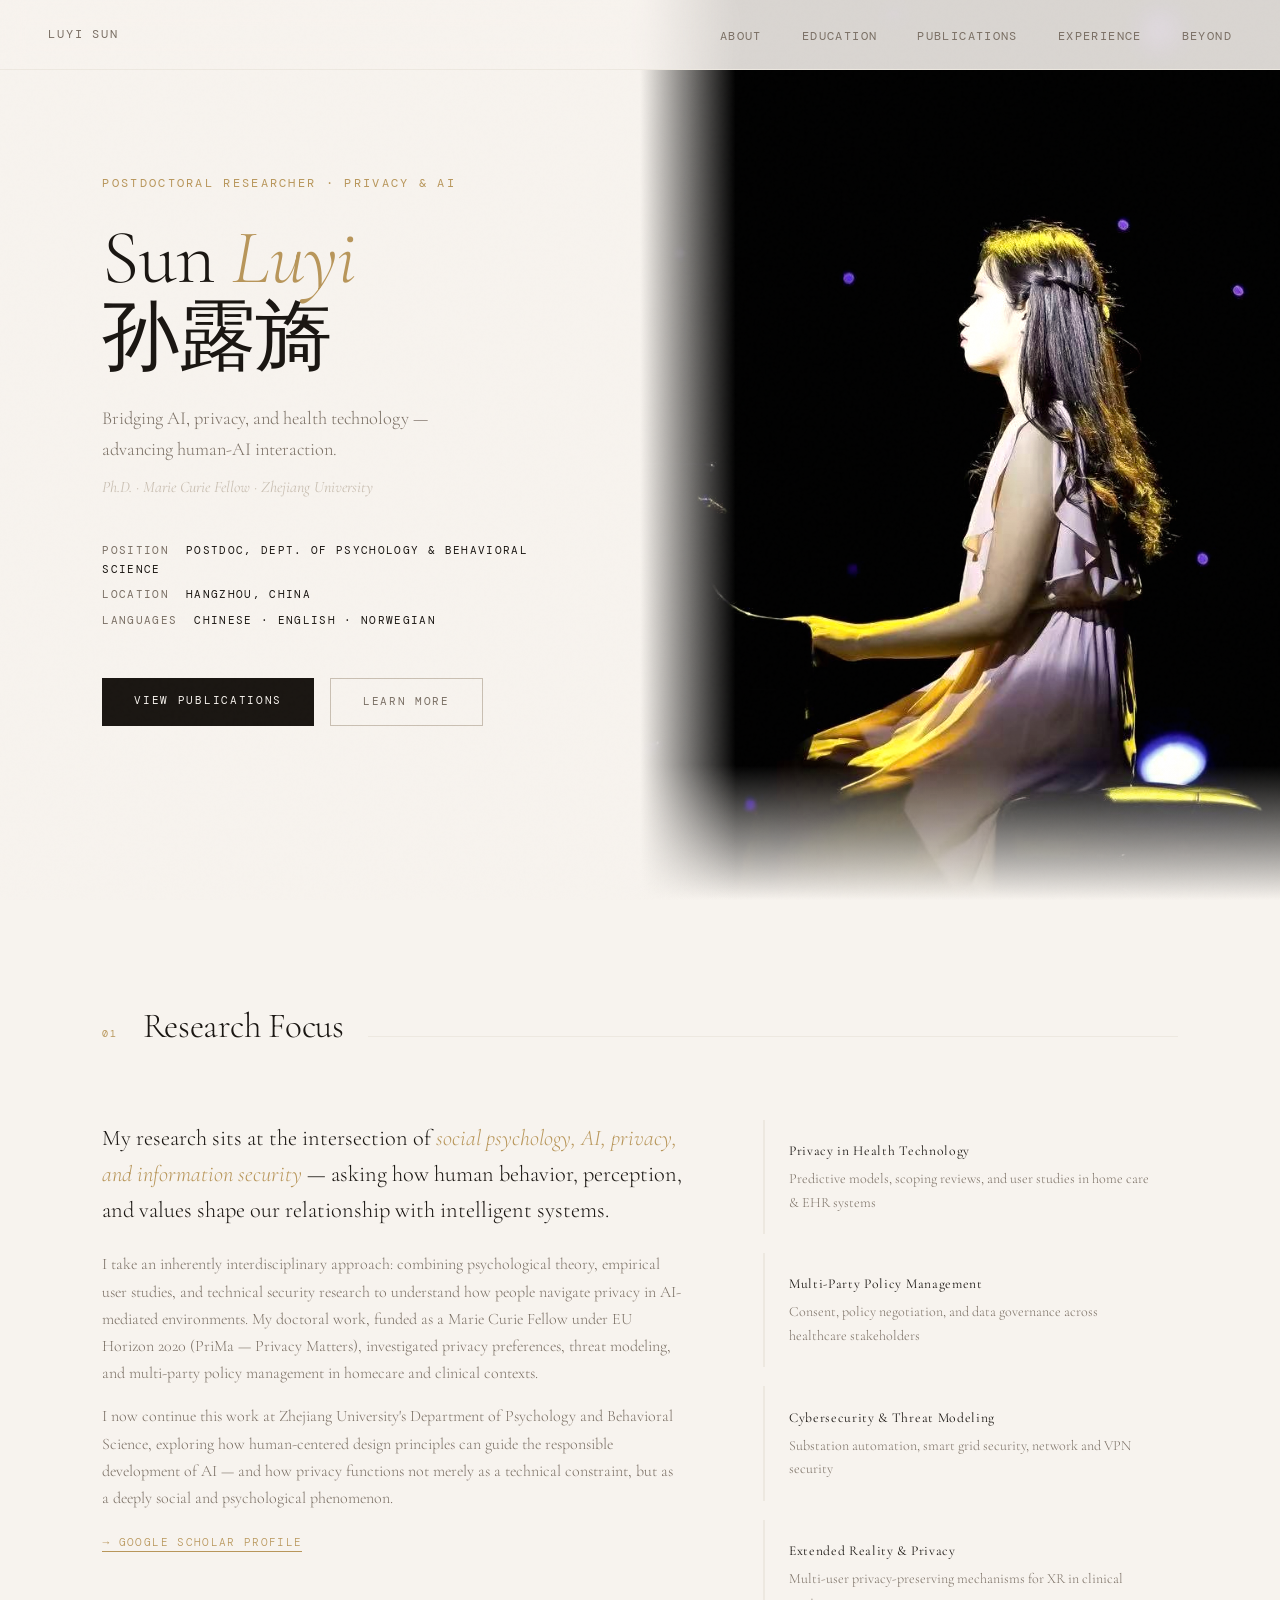
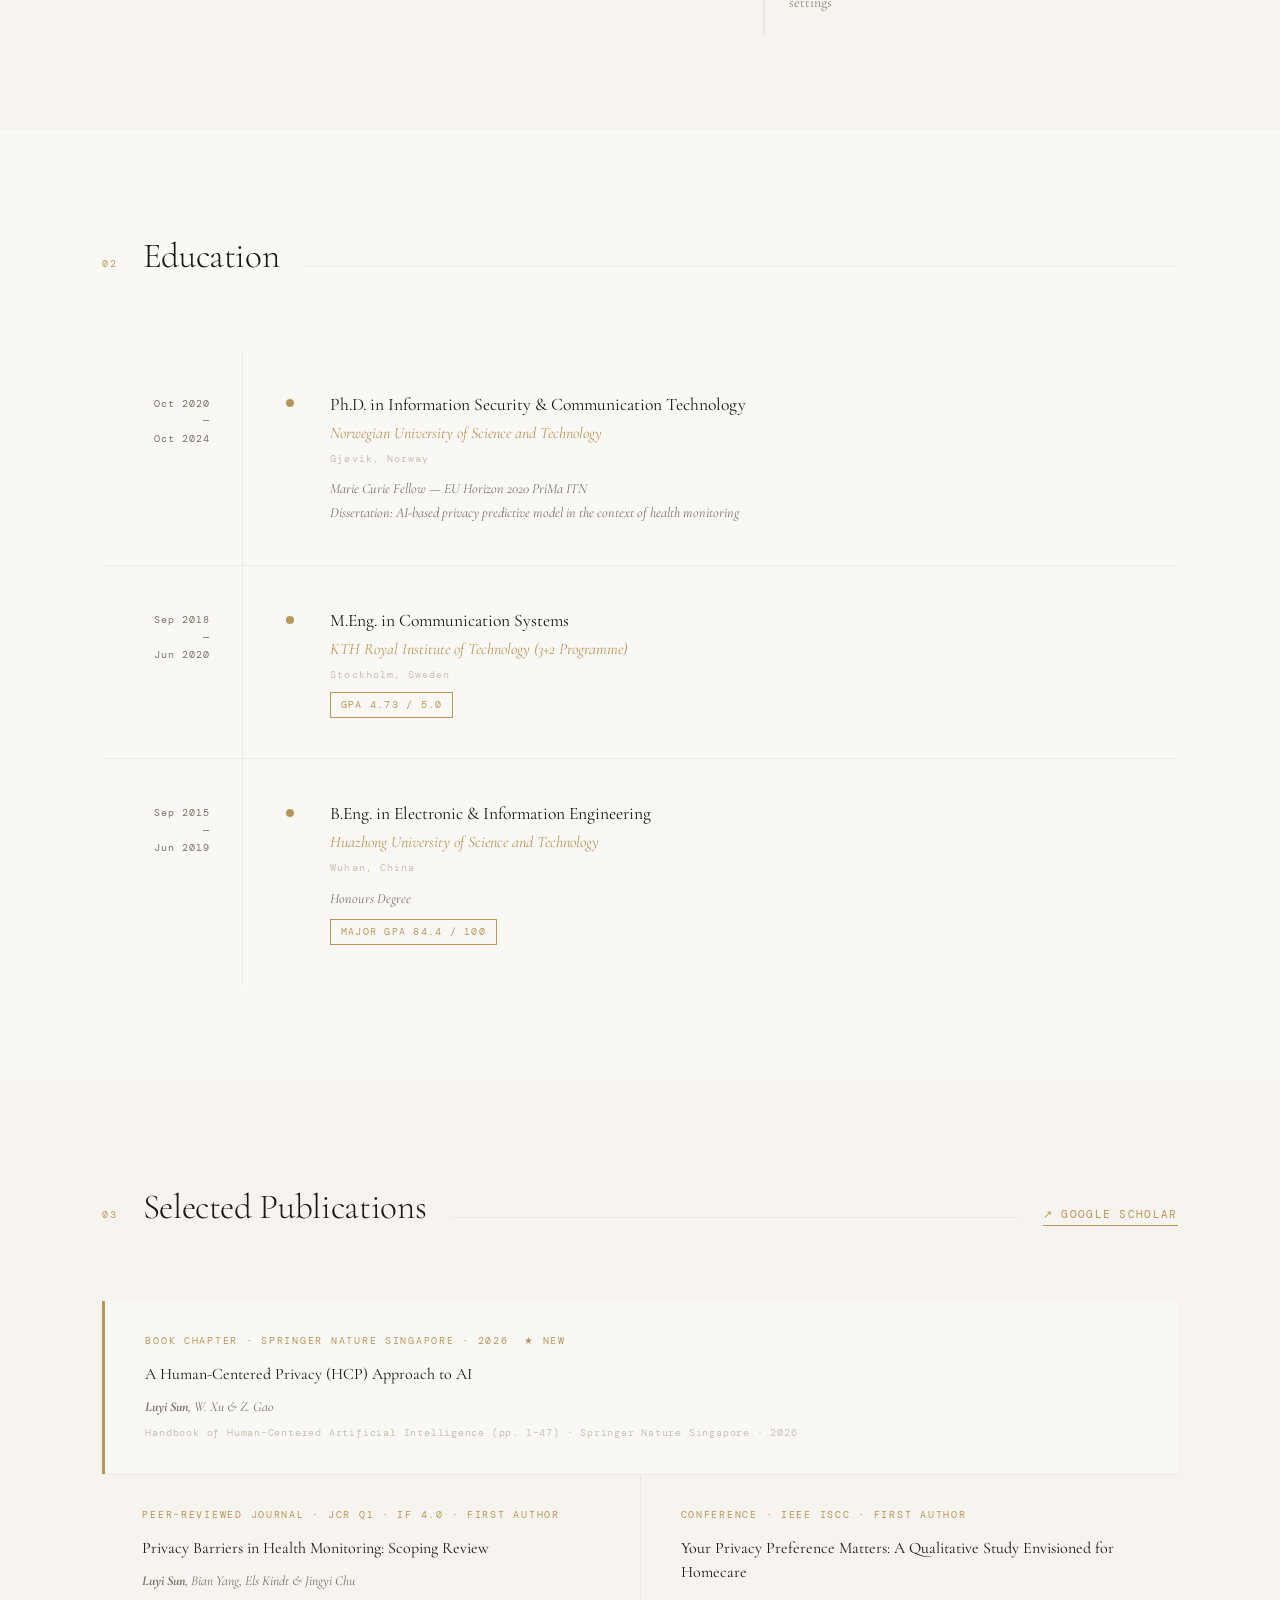
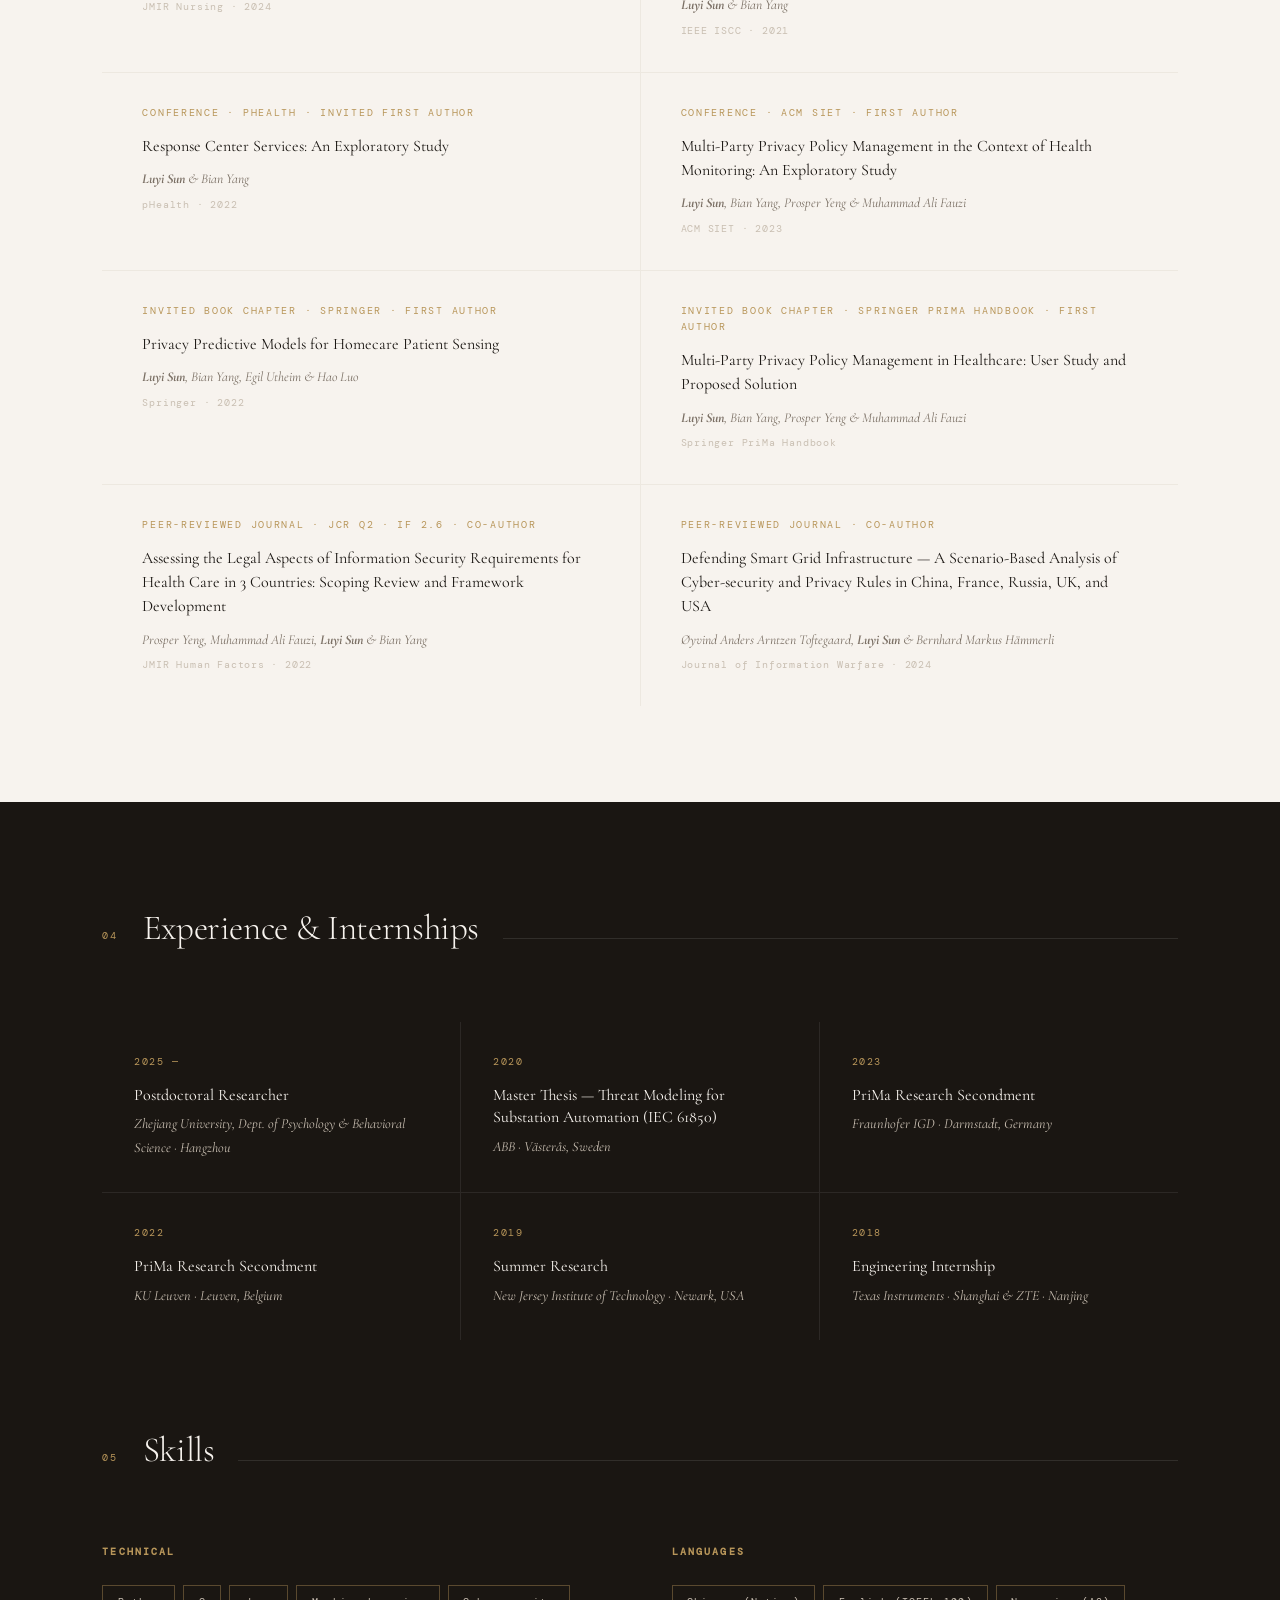
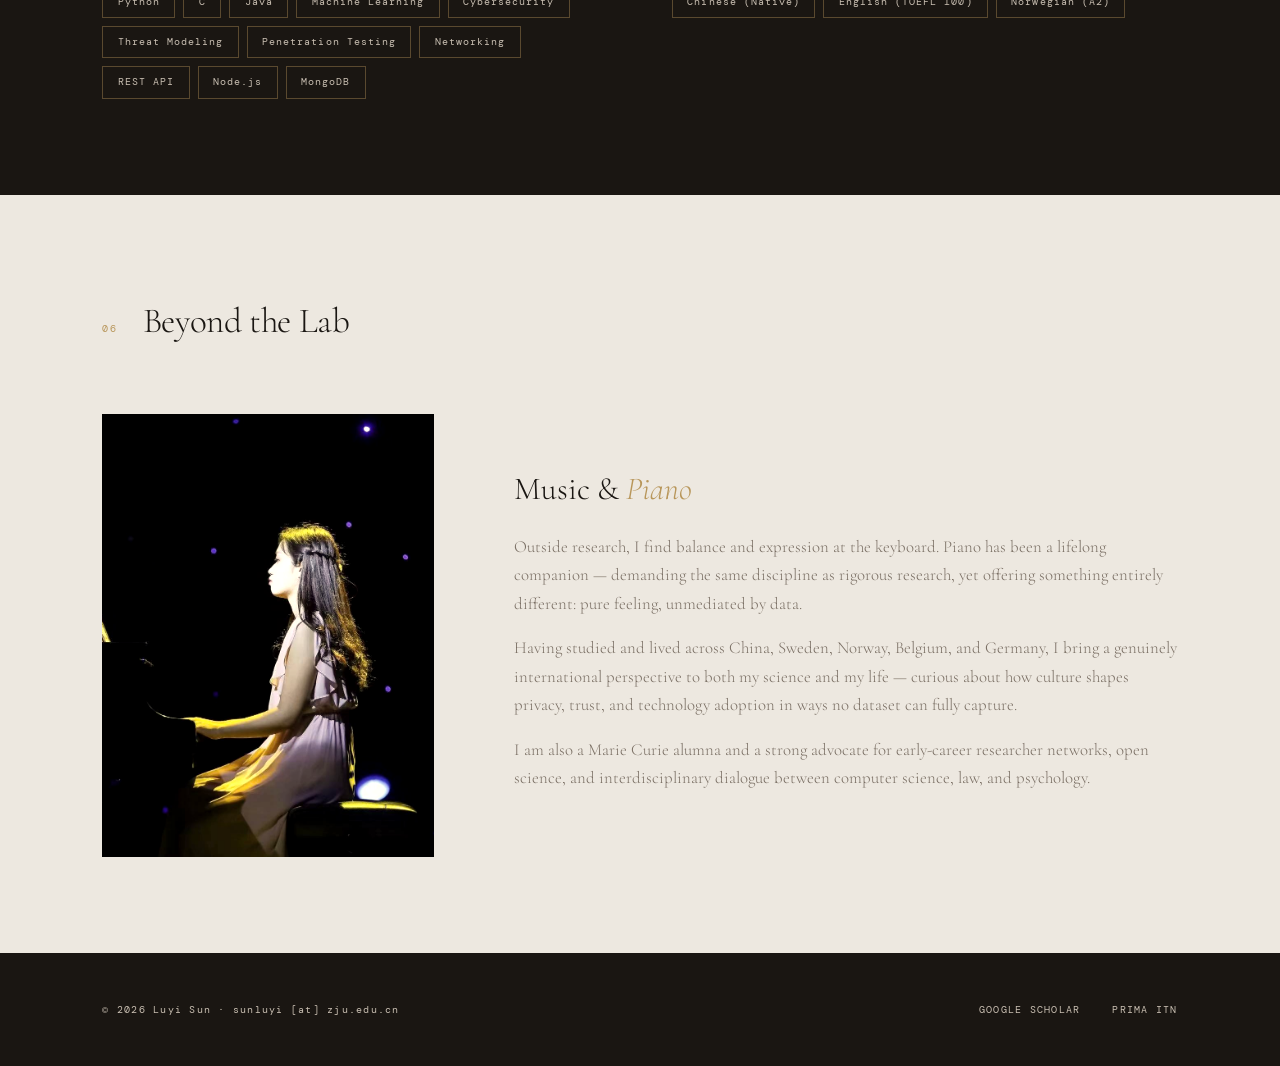
==== index.html @ 0db6e30c "Update index.html" ====
<!DOCTYPE html>
<html lang="en">
<head>
  <meta charset="UTF-8" />
  <meta name="viewport" content="width=device-width, initial-scale=1.0" />
  <title>Luyi Sun — Researcher</title>
  <link rel="preconnect" href="https://fonts.googleapis.com" />
  <link href="https://fonts.googleapis.com/css2?family=Cormorant+Garamond:ital,wght@0,300;0,400;0,600;1,300;1,400&family=DM+Mono:wght@300;400&display=swap" rel="stylesheet" />
  <style>
    :root {
      --ink: #1a1612;
      --paper: #f7f3ee;
      --cream: #ede8e0;
      --dust: #c9bfb2;
      --gold: #b8965a;
      --muted: #7a6f64;
      --warm-white: #faf8f4;
    }

    *, *::before, *::after { box-sizing: border-box; margin: 0; padding: 0; }

    html { scroll-behavior: smooth; }

    body {
      background: var(--paper);
      color: var(--ink);
      font-family: 'Cormorant Garamond', Georgia, serif;
      font-size: 18px;
      line-height: 1.7;
      overflow-x: hidden;
    }

    /* ── NOISE TEXTURE OVERLAY ── */
    body::before {
      content: '';
      position: fixed;
      inset: 0;
      background-image: url("data:image/svg+xml,%3Csvg viewBox='0 0 256 256' xmlns='http://www.w3.org/2000/svg'%3E%3Cfilter id='n'%3E%3CfeTurbulence type='fractalNoise' baseFrequency='0.9' numOctaves='4' stitchTiles='stitch'/%3E%3C/filter%3E%3Crect width='100%25' height='100%25' filter='url(%23n)' opacity='0.04'/%3E%3C/svg%3E");
      pointer-events: none;
      z-index: 9999;
      opacity: 0.4;
    }

    /* ── NAVIGATION ── */
    nav {
      position: fixed;
      top: 0; left: 0; right: 0;
      z-index: 100;
      display: flex;
      justify-content: space-between;
      align-items: center;
      padding: 1.2rem 3rem;
      background: rgba(247, 243, 238, 0.88);
      backdrop-filter: blur(12px);
      border-bottom: 1px solid var(--cream);
    }

    .nav-logo {
      font-family: 'DM Mono', monospace;
      font-size: 0.78rem;
      letter-spacing: 0.15em;
      color: var(--muted);
      text-transform: uppercase;
    }

    .nav-links {
      display: flex;
      gap: 2.5rem;
      list-style: none;
    }

    .nav-links a {
      font-family: 'DM Mono', monospace;
      font-size: 0.72rem;
      letter-spacing: 0.12em;
      text-transform: uppercase;
      color: var(--muted);
      text-decoration: none;
      transition: color 0.3s;
    }

    .nav-links a:hover { color: var(--gold); }

    /* ── HERO ── */
    .hero {
      min-height: 100vh;
      display: grid;
      grid-template-columns: 1fr 1fr;
      padding-top: 64px;
    }

    .hero-text {
      display: flex;
      flex-direction: column;
      justify-content: center;
      padding: 5rem 4rem 5rem 8vw;
      position: relative;
    }

    .hero-eyebrow {
      font-family: 'DM Mono', monospace;
      font-size: 0.72rem;
      letter-spacing: 0.2em;
      text-transform: uppercase;
      color: var(--gold);
      margin-bottom: 1.5rem;
      opacity: 0;
      animation: fadeUp 1s 0.2s forwards;
    }

    .hero-name {
      font-size: clamp(3.5rem, 6vw, 5.5rem);
      font-weight: 300;
      line-height: 1.05;
      letter-spacing: -0.01em;
      opacity: 0;
      animation: fadeUp 1s 0.4s forwards;
    }

    .hero-name em {
      font-style: italic;
      color: var(--gold);
    }

    .hero-subtitle {
      margin-top: 1.5rem;
      font-size: 1.15rem;
      font-weight: 300;
      color: var(--muted);
      max-width: 400px;
      opacity: 0;
      animation: fadeUp 1s 0.6s forwards;
    }

    .hero-tagline {
      margin-top: 0.5rem;
      font-size: 1rem;
      font-style: italic;
      color: var(--dust);
      opacity: 0;
      animation: fadeUp 1s 0.7s forwards;
    }

    .hero-meta {
      margin-top: 2.5rem;
      display: flex;
      flex-direction: column;
      gap: 0.4rem;
      opacity: 0;
      animation: fadeUp 1s 0.9s forwards;
    }

    .hero-meta span {
      font-family: 'DM Mono', monospace;
      font-size: 0.7rem;
      letter-spacing: 0.12em;
      color: var(--muted);
      text-transform: uppercase;
    }

    .hero-meta span strong {
      color: var(--ink);
      font-weight: 400;
    }

    .hero-cta {
      margin-top: 3rem;
      display: flex;
      gap: 1rem;
      opacity: 0;
      animation: fadeUp 1s 1.1s forwards;
    }

    .btn {
      display: inline-block;
      font-family: 'DM Mono', monospace;
      font-size: 0.7rem;
      letter-spacing: 0.15em;
      text-transform: uppercase;
      padding: 0.85rem 2rem;
      text-decoration: none;
      transition: all 0.3s;
    }

    .btn-primary {
      background: var(--ink);
      color: var(--paper);
    }

    .btn-primary:hover {
      background: var(--gold);
      color: var(--paper);
    }

    .btn-ghost {
      border: 1px solid var(--dust);
      color: var(--muted);
    }

    .btn-ghost:hover {
      border-color: var(--ink);
      color: var(--ink);
    }

    /* ── HERO IMAGE ── */
    .hero-image {
      position: relative;
      overflow: hidden;
      opacity: 0;
      animation: fadeIn 1.4s 0.5s forwards;
    }

    .hero-image img {
      width: 100%;
      height: 100%;
      object-fit: cover;
      object-position: center top;
      filter: sepia(15%) contrast(1.05);
    }

    .hero-image::after {
      content: '';
      position: absolute;
      inset: 0;
      background: linear-gradient(to right, var(--paper) 0%, transparent 15%),
                  linear-gradient(to top, var(--paper) 0%, transparent 15%);
    }

    /* ── SECTION BASE ── */
    section {
      padding: 6rem 8vw;
    }

    .section-header {
      display: flex;
      align-items: baseline;
      gap: 1.5rem;
      margin-bottom: 4rem;
    }

    .section-num {
      font-family: 'DM Mono', monospace;
      font-size: 0.65rem;
      color: var(--gold);
      letter-spacing: 0.2em;
    }

    .section-title {
      font-size: 2.2rem;
      font-weight: 300;
      letter-spacing: -0.01em;
    }

    .section-line {
      flex: 1;
      height: 1px;
      background: var(--cream);
    }

    /* ── ABOUT / RESEARCH FOCUS ── */
    .about-grid {
      display: grid;
      grid-template-columns: 1.4fr 1fr;
      gap: 5rem;
      align-items: start;
    }

    .about-lead {
      font-size: 1.4rem;
      font-weight: 300;
      line-height: 1.6;
    }

    .about-lead em {
      font-style: italic;
      color: var(--gold);
    }

    .about-body {
      margin-top: 1.5rem;
      font-size: 1rem;
      color: var(--muted);
      font-weight: 300;
    }

    .focus-areas {
      display: flex;
      flex-direction: column;
      gap: 1.2rem;
    }

    .focus-item {
      padding: 1.2rem 1.5rem;
      border-left: 2px solid var(--cream);
      transition: border-color 0.3s;
    }

    .focus-item:hover {
      border-left-color: var(--gold);
    }

    .focus-item h4 {
      font-size: 0.85rem;
      font-weight: 400;
      letter-spacing: 0.05em;
      margin-bottom: 0.3rem;
    }

    .focus-item p {
      font-size: 0.88rem;
      color: var(--muted);
      font-weight: 300;
    }

    /* ── EDUCATION ── */
    .edu-section { background: var(--warm-white); }

    .edu-timeline {
      position: relative;
      display: flex;
      flex-direction: column;
      gap: 0;
    }

    .edu-timeline::before {
      content: '';
      position: absolute;
      left: 140px;
      top: 0; bottom: 0;
      width: 1px;
      background: var(--cream);
    }

    .edu-item {
      display: grid;
      grid-template-columns: 140px 1fr;
      gap: 3rem;
      padding: 2.5rem 0;
      border-bottom: 1px solid var(--cream);
    }

    .edu-item:last-child { border-bottom: none; }

    .edu-years {
      font-family: 'DM Mono', monospace;
      font-size: 0.65rem;
      letter-spacing: 0.1em;
      color: var(--muted);
      padding-top: 0.3rem;
      text-align: right;
      padding-right: 2rem;
    }

    .edu-content {
      position: relative;
      padding-left: 2.5rem;
    }

    .edu-content::before {
      content: '';
      position: absolute;
      left: -4px;
      top: 0.6rem;
      width: 8px;
      height: 8px;
      border-radius: 50%;
      background: var(--gold);
    }

    .edu-degree {
      font-size: 1.1rem;
      font-weight: 400;
    }

    .edu-school {
      font-size: 1rem;
      font-style: italic;
      color: var(--gold);
    }

    .edu-location {
      font-family: 'DM Mono', monospace;
      font-size: 0.65rem;
      color: var(--dust);
      letter-spacing: 0.1em;
      margin-top: 0.2rem;
    }

    .edu-note {
      margin-top: 0.6rem;
      font-size: 0.88rem;
      color: var(--muted);
      font-style: italic;
    }

    .edu-gpa {
      display: inline-block;
      margin-top: 0.5rem;
      font-family: 'DM Mono', monospace;
      font-size: 0.65rem;
      letter-spacing: 0.12em;
      color: var(--gold);
      border: 1px solid var(--gold);
      padding: 0.2rem 0.6rem;
      text-transform: uppercase;
    }

    /* ── PUBLICATIONS ── */
    .pubs-grid {
      display: grid;
      grid-template-columns: 1fr 1fr;
      gap: 1px;
      background: var(--cream);
    }

    .pub-item {
      background: var(--paper);
      padding: 2rem 2.5rem;
      transition: background 0.3s;
    }

    .pub-item:hover { background: var(--warm-white); }

    .pub-type {
      font-family: 'DM Mono', monospace;
      font-size: 0.6rem;
      letter-spacing: 0.18em;
      text-transform: uppercase;
      color: var(--gold);
      margin-bottom: 0.8rem;
    }

    .pub-title {
      font-size: 1rem;
      font-weight: 400;
      line-height: 1.5;
      margin-bottom: 0.6rem;
    }

    .pub-authors {
      font-size: 0.85rem;
      color: var(--muted);
      font-style: italic;
    }

    .pub-venue {
      margin-top: 0.4rem;
      font-family: 'DM Mono', monospace;
      font-size: 0.62rem;
      color: var(--dust);
      letter-spacing: 0.08em;
    }

    /* ── EXPERIENCE ── */
    .exp-section { background: var(--ink); color: var(--paper); }

    .exp-section .section-title { color: var(--paper); }
    .exp-section .section-num { color: var(--gold); }
    .exp-section .section-line { background: rgba(255,255,255,0.1); }

    .exp-grid {
      display: grid;
      grid-template-columns: repeat(3, 1fr);
      gap: 1px;
      background: rgba(255,255,255,0.08);
      margin-top: 1rem;
    }

    .exp-item {
      background: var(--ink);
      padding: 2rem;
      transition: background 0.3s;
    }

    .exp-item:hover { background: #261e18; }

    .exp-year {
      font-family: 'DM Mono', monospace;
      font-size: 0.62rem;
      letter-spacing: 0.15em;
      color: var(--gold);
      margin-bottom: 0.8rem;
    }

    .exp-title {
      font-size: 1rem;
      font-weight: 400;
      line-height: 1.4;
      margin-bottom: 0.4rem;
    }

    .exp-org {
      font-size: 0.88rem;
      color: var(--dust);
      font-style: italic;
    }

    /* ── SKILLS ── */
    .skills-layout {
      display: grid;
      grid-template-columns: 1fr 1fr;
      gap: 4rem;
    }

    .skill-group h3 {
      font-family: 'DM Mono', monospace;
      font-size: 0.65rem;
      letter-spacing: 0.2em;
      text-transform: uppercase;
      color: var(--gold);
      margin-bottom: 1.5rem;
    }

    .skill-tags {
      display: flex;
      flex-wrap: wrap;
      gap: 0.5rem;
    }

    .tag {
      font-family: 'DM Mono', monospace;
      font-size: 0.65rem;
      letter-spacing: 0.1em;
      padding: 0.4rem 0.9rem;
      border: 1px solid var(--cream);
      color: var(--muted);
      transition: all 0.3s;
    }

    .tag:hover {
      border-color: var(--gold);
      color: var(--ink);
    }

    /* ── BEYOND / PERSONAL ── */
    .beyond-section { background: var(--cream); }

    .beyond-content {
      display: grid;
      grid-template-columns: 1fr 2fr;
      gap: 5rem;
      align-items: center;
    }

    .beyond-image {
      aspect-ratio: 3/4;
      overflow: hidden;
      filter: sepia(20%) contrast(1.05);
    }

    .beyond-image img {
      width: 100%;
      height: 100%;
      object-fit: cover;
      object-position: center;
      transition: transform 0.8s;
    }

    .beyond-image:hover img { transform: scale(1.04); }

    .beyond-text h3 {
      font-size: 2rem;
      font-weight: 300;
      margin-bottom: 1rem;
    }

    .beyond-text h3 em { font-style: italic; color: var(--gold); }

    .beyond-text p {
      font-size: 1.05rem;
      color: var(--muted);
      margin-bottom: 1rem;
      font-weight: 300;
    }

    /* ── FOOTER ── */
    footer {
      background: var(--ink);
      color: var(--dust);
      padding: 3rem 8vw;
      display: flex;
      justify-content: space-between;
      align-items: center;
    }

    footer p {
      font-family: 'DM Mono', monospace;
      font-size: 0.65rem;
      letter-spacing: 0.12em;
    }

    .footer-links {
      display: flex;
      gap: 2rem;
    }

    .footer-links a {
      font-family: 'DM Mono', monospace;
      font-size: 0.65rem;
      letter-spacing: 0.12em;
      text-transform: uppercase;
      color: var(--dust);
      text-decoration: none;
      transition: color 0.3s;
    }

    .footer-links a:hover { color: var(--gold); }

    /* ── ANIMATIONS ── */
    @keyframes fadeUp {
      from { opacity: 0; transform: translateY(20px); }
      to { opacity: 1; transform: translateY(0); }
    }

    @keyframes fadeIn {
      from { opacity: 0; }
      to { opacity: 1; }
    }

    /* Scroll reveal */
    .reveal {
      opacity: 0;
      transform: translateY(24px);
      transition: opacity 0.8s, transform 0.8s;
    }

    .reveal.visible {
      opacity: 1;
      transform: none;
    }

    /* ── RESPONSIVE ── */
    @media (max-width: 900px) {
      nav { padding: 1rem 1.5rem; }
      .nav-links { gap: 1.5rem; }
      .hero { grid-template-columns: 1fr; min-height: auto; }
      .hero-text { padding: 6rem 2rem 3rem; }
      .hero-image { height: 60vw; }
      section { padding: 4rem 2rem; }
      .about-grid, .skills-layout, .beyond-content { grid-template-columns: 1fr; gap: 2.5rem; }
      .edu-timeline::before { display: none; }
      .edu-item { grid-template-columns: 1fr; gap: 0.5rem; }
      .edu-years { text-align: left; padding-right: 0; }
      .pubs-grid, .exp-grid { grid-template-columns: 1fr; }
      footer { flex-direction: column; gap: 1.5rem; text-align: center; }
    }
  </style>
</head>
<body>

  <!-- NAV -->
  <nav>
    <span class="nav-logo">Luyi Sun</span>
    <ul class="nav-links">
      <li><a href="#about">About</a></li>
      <li><a href="#education">Education</a></li>
      <li><a href="#publications">Publications</a></li>
      <li><a href="#experience">Experience</a></li>
      <li><a href="#beyond">Beyond</a></li>
    </ul>
  </nav>

  <!-- HERO -->
  <section class="hero" style="padding:0">
    <div class="hero-text">
      <p class="hero-eyebrow">Postdoctoral Researcher · Privacy &amp; AI</p>
      <h1 class="hero-name">Sun <em>Luyi</em><br>孙露旖</h1>
      <p class="hero-subtitle">Bridging AI, privacy, and health technology — advancing human-AI interaction.</p>
      <p class="hero-tagline">Ph.D. · Marie Curie Fellow · Zhejiang University</p>
      <div class="hero-meta">
        <span>Position &nbsp;<strong>Postdoc, Dept. of Psychology &amp; Behavioral Science</strong></span>
        <span>Location &nbsp;<strong>Hangzhou, China</strong></span>
        <span>Languages &nbsp;<strong>Chinese · English · Norwegian</strong></span>
      </div>
      <div class="hero-cta">
        <a href="#publications" class="btn btn-primary">View Publications</a>
        <a href="#about" class="btn btn-ghost">Learn More</a>
      </div>
    </div>
    <div class="hero-image">
      <img src="piano.jpg" alt="Luyi Sun performing at piano" />
    </div>
  </section>

  <!-- ABOUT -->
  <section id="about">
    <div class="section-header reveal">
      <span class="section-num">01</span>
      <h2 class="section-title">Research Focus</h2>
      <div class="section-line"></div>
    </div>
    <div class="about-grid">
      <div class="reveal">
        <p class="about-lead">
          My research sits at the intersection of <em>social psychology, AI, privacy, and information security</em> — asking how human behavior, perception, and values shape our relationship with intelligent systems.
        </p>
        <p class="about-body">
          I take an inherently interdisciplinary approach: combining psychological theory, empirical user studies, and technical security research to understand how people navigate privacy in AI-mediated environments. My doctoral work, funded as a Marie Curie Fellow under EU Horizon 2020 (PriMa — Privacy Matters), investigated privacy preferences, threat modeling, and multi-party policy management in homecare and clinical contexts.
        </p>
        <p class="about-body" style="margin-top:1rem">
          I now continue this work at Zhejiang University's Department of Psychology and Behavioral Science, exploring how human-centered design principles can guide the responsible development of AI — and how privacy functions not merely as a technical constraint, but as a deeply social and psychological phenomenon.
        </p>
        <p class="about-body" style="margin-top:1rem">
          <a href="https://scholar.google.com/citations?user=bymBm5wAAAAJ&hl=en" target="_blank" rel="noopener" style="font-family:'DM Mono',monospace;font-size:0.7rem;letter-spacing:0.12em;text-transform:uppercase;color:var(--gold);text-decoration:none;border-bottom:1px solid var(--gold);padding-bottom:2px;">→ Google Scholar Profile</a>
        </p>
      </div>
      <div class="focus-areas reveal" style="transition-delay:0.2s">
        <div class="focus-item">
          <h4>Privacy in Health Technology</h4>
          <p>Predictive models, scoping reviews, and user studies in home care &amp; EHR systems</p>
        </div>
        <div class="focus-item">
          <h4>Multi-Party Policy Management</h4>
          <p>Consent, policy negotiation, and data governance across healthcare stakeholders</p>
        </div>
        <div class="focus-item">
          <h4>Cybersecurity &amp; Threat Modeling</h4>
          <p>Substation automation, smart grid security, network and VPN security</p>
        </div>
        <div class="focus-item">
          <h4>Extended Reality &amp; Privacy</h4>
          <p>Multi-user privacy-preserving mechanisms for XR in clinical settings</p>
        </div>
      </div>
    </div>
  </section>

  <!-- EDUCATION -->
  <section id="education" class="edu-section">
    <div class="section-header reveal">
      <span class="section-num">02</span>
      <h2 class="section-title">Education</h2>
      <div class="section-line"></div>
    </div>
    <div class="edu-timeline">

      <div class="edu-item reveal">
        <div class="edu-years">Oct 2020<br>—<br>Oct 2024</div>
        <div class="edu-content">
          <div class="edu-degree">Ph.D. in Information Security &amp; Communication Technology</div>
          <div class="edu-school">Norwegian University of Science and Technology</div>
          <div class="edu-location">Gjøvik, Norway</div>
          <p class="edu-note">Marie Curie Fellow — EU Horizon 2020 PriMa ITN<br>
          Dissertation: <em>AI-based privacy predictive model in the context of health monitoring</em></p>
        </div>
      </div>

      <div class="edu-item reveal">
        <div class="edu-years">Sep 2018<br>—<br>Jun 2020</div>
        <div class="edu-content">
          <div class="edu-degree">M.Eng. in Communication Systems</div>
          <div class="edu-school">KTH Royal Institute of Technology (3+2 Programme)</div>
          <div class="edu-location">Stockholm, Sweden</div>
          <span class="edu-gpa">GPA 4.73 / 5.0</span>
        </div>
      </div>

      <div class="edu-item reveal">
        <div class="edu-years">Sep 2015<br>—<br>Jun 2019</div>
        <div class="edu-content">
          <div class="edu-degree">B.Eng. in Electronic &amp; Information Engineering</div>
          <div class="edu-school">Huazhong University of Science and Technology</div>
          <div class="edu-location">Wuhan, China</div>
          <p class="edu-note">Honours Degree</p>
          <span class="edu-gpa">Major GPA 84.4 / 100</span>
        </div>
      </div>

    </div>
  </section>

  <!-- PUBLICATIONS -->
  <section id="publications">
    <div class="section-header reveal">
      <span class="section-num">03</span>
      <h2 class="section-title">Selected Publications</h2>
      <div class="section-line"></div>
      <a href="https://scholar.google.com/citations?user=bymBm5wAAAAJ&hl=en" target="_blank" rel="noopener" style="font-family:'DM Mono',monospace;font-size:0.68rem;letter-spacing:0.12em;text-transform:uppercase;color:var(--gold);text-decoration:none;white-space:nowrap;border-bottom:1px solid var(--gold);padding-bottom:2px;">↗ Google Scholar</a>
    </div>
    <div class="pubs-grid">

      <!-- 2026 NEW — full width highlight -->
      <div class="pub-item reveal" style="grid-column: 1 / -1; border-left: 3px solid var(--gold); background: var(--warm-white);">
        <div class="pub-type">Book Chapter · Springer Nature Singapore · 2026 &nbsp;★ New</div>
        <div class="pub-title">A Human-Centered Privacy (HCP) Approach to AI</div>
        <div class="pub-authors"><strong>Luyi Sun</strong>, W. Xu &amp; Z. Gao</div>
        <div class="pub-venue">Handbook of Human-Centered Artificial Intelligence (pp. 1–47) · Springer Nature Singapore · 2026</div>
      </div>

      <!-- Journal Q1 -->
      <div class="pub-item reveal">
        <div class="pub-type">Peer-reviewed Journal · JCR Q1 · IF 4.0 · First Author</div>
        <div class="pub-title">Privacy Barriers in Health Monitoring: Scoping Review</div>
        <div class="pub-authors"><strong>Luyi Sun</strong>, Bian Yang, Els Kindt &amp; Jingyi Chu</div>
        <div class="pub-venue">JMIR Nursing · 2024</div>
      </div>

      <!-- Conference IEEE ISCC -->
      <div class="pub-item reveal" style="transition-delay:0.08s">
        <div class="pub-type">Conference · IEEE ISCC · First Author</div>
        <div class="pub-title">Your Privacy Preference Matters: A Qualitative Study Envisioned for Homecare</div>
        <div class="pub-authors"><strong>Luyi Sun</strong> &amp; Bian Yang</div>
        <div class="pub-venue">IEEE ISCC · 2021</div>
      </div>

      <!-- Conference pHealth -->
      <div class="pub-item reveal" style="transition-delay:0.12s">
        <div class="pub-type">Conference · pHealth · Invited First Author</div>
        <div class="pub-title">Response Center Services: An Exploratory Study</div>
        <div class="pub-authors"><strong>Luyi Sun</strong> &amp; Bian Yang</div>
        <div class="pub-venue">pHealth · 2022</div>
      </div>

      <!-- Conference ACM SIET 2023 -->
      <div class="pub-item reveal" style="transition-delay:0.16s">
        <div class="pub-type">Conference · ACM SIET · First Author</div>
        <div class="pub-title">Multi-Party Privacy Policy Management in the Context of Health Monitoring: An Exploratory Study</div>
        <div class="pub-authors"><strong>Luyi Sun</strong>, Bian Yang, Prosper Yeng &amp; Muhammad Ali Fauzi</div>
        <div class="pub-venue">ACM SIET · 2023</div>
      </div>

      <!-- Book Chapter Springer 2022 -->
      <div class="pub-item reveal" style="transition-delay:0.2s">
        <div class="pub-type">Invited Book Chapter · Springer · First Author</div>
        <div class="pub-title">Privacy Predictive Models for Homecare Patient Sensing</div>
        <div class="pub-authors"><strong>Luyi Sun</strong>, Bian Yang, Egil Utheim &amp; Hao Luo</div>
        <div class="pub-venue">Springer · 2022</div>
      </div>

      <!-- Book Chapter PriMa Handbook -->
      <div class="pub-item reveal" style="transition-delay:0.24s">
        <div class="pub-type">Invited Book Chapter · Springer PriMa Handbook · First Author</div>
        <div class="pub-title">Multi-Party Privacy Policy Management in Healthcare: User Study and Proposed Solution</div>
        <div class="pub-authors"><strong>Luyi Sun</strong>, Bian Yang, Prosper Yeng &amp; Muhammad Ali Fauzi</div>
        <div class="pub-venue">Springer PriMa Handbook</div>
      </div>

      <!-- Journal Q2 co-author -->
      <div class="pub-item reveal" style="transition-delay:0.28s">
        <div class="pub-type">Peer-reviewed Journal · JCR Q2 · IF 2.6 · Co-author</div>
        <div class="pub-title">Assessing the Legal Aspects of Information Security Requirements for Health Care in 3 Countries: Scoping Review and Framework Development</div>
        <div class="pub-authors">Prosper Yeng, Muhammad Ali Fauzi, <strong>Luyi Sun</strong> &amp; Bian Yang</div>
        <div class="pub-venue">JMIR Human Factors · 2022</div>
      </div>

      <!-- Journal co-author 2024 -->
      <div class="pub-item reveal" style="transition-delay:0.32s">
        <div class="pub-type">Peer-reviewed Journal · Co-author</div>
        <div class="pub-title">Defending Smart Grid Infrastructure — A Scenario-Based Analysis of Cyber-security and Privacy Rules in China, France, Russia, UK, and USA</div>
        <div class="pub-authors">Øyvind Anders Arntzen Toftegaard, <strong>Luyi Sun</strong> &amp; Bernhard Markus Hämmerli</div>
        <div class="pub-venue">Journal of Information Warfare · 2024</div>
      </div>

    </div>
  </section>

  <!-- EXPERIENCE -->
  <section id="experience" class="exp-section">
    <div class="section-header reveal">
      <span class="section-num">04</span>
      <h2 class="section-title">Experience &amp; Internships</h2>
      <div class="section-line"></div>
    </div>
    <div class="exp-grid">
      <div class="exp-item reveal">
        <div class="exp-year">2025 —</div>
        <div class="exp-title">Postdoctoral Researcher</div>
        <div class="exp-org">Zhejiang University, Dept. of Psychology &amp; Behavioral Science · Hangzhou</div>
      </div>
      <div class="exp-item reveal" style="transition-delay:0.1s">
        <div class="exp-year">2020</div>
        <div class="exp-title">Master Thesis — Threat Modeling for Substation Automation (IEC 61850)</div>
        <div class="exp-org">ABB · Västerås, Sweden</div>
      </div>
      <div class="exp-item reveal" style="transition-delay:0.15s">
        <div class="exp-year">2023</div>
        <div class="exp-title">PriMa Research Secondment</div>
        <div class="exp-org">Fraunhofer IGD · Darmstadt, Germany</div>
      </div>
      <div class="exp-item reveal" style="transition-delay:0.2s">
        <div class="exp-year">2022</div>
        <div class="exp-title">PriMa Research Secondment</div>
        <div class="exp-org">KU Leuven · Leuven, Belgium</div>
      </div>
      <div class="exp-item reveal" style="transition-delay:0.25s">
        <div class="exp-year">2019</div>
        <div class="exp-title">Summer Research</div>
        <div class="exp-org">New Jersey Institute of Technology · Newark, USA</div>
      </div>
      <div class="exp-item reveal" style="transition-delay:0.3s">
        <div class="exp-year">2018</div>
        <div class="exp-title">Engineering Internship</div>
        <div class="exp-org">Texas Instruments · Shanghai &amp; ZTE · Nanjing</div>
      </div>
    </div>

    <!-- Skills inside dark section -->
    <div style="margin-top: 5rem">
      <div class="section-header reveal">
        <span class="section-num">05</span>
        <h2 class="section-title">Skills</h2>
        <div class="section-line"></div>
      </div>
      <div class="skills-layout">
        <div class="skill-group reveal">
          <h3>Technical</h3>
          <div class="skill-tags">
            <span class="tag" style="border-color:rgba(184,150,90,0.4);color:var(--dust)">Python</span>
            <span class="tag" style="border-color:rgba(184,150,90,0.4);color:var(--dust)">C</span>
            <span class="tag" style="border-color:rgba(184,150,90,0.4);color:var(--dust)">Java</span>
            <span class="tag" style="border-color:rgba(184,150,90,0.4);color:var(--dust)">Machine Learning</span>
            <span class="tag" style="border-color:rgba(184,150,90,0.4);color:var(--dust)">Cybersecurity</span>
            <span class="tag" style="border-color:rgba(184,150,90,0.4);color:var(--dust)">Threat Modeling</span>
            <span class="tag" style="border-color:rgba(184,150,90,0.4);color:var(--dust)">Penetration Testing</span>
            <span class="tag" style="border-color:rgba(184,150,90,0.4);color:var(--dust)">Networking</span>
            <span class="tag" style="border-color:rgba(184,150,90,0.4);color:var(--dust)">REST API</span>
            <span class="tag" style="border-color:rgba(184,150,90,0.4);color:var(--dust)">Node.js</span>
            <span class="tag" style="border-color:rgba(184,150,90,0.4);color:var(--dust)">MongoDB</span>
          </div>
        </div>
        <div class="skill-group reveal" style="transition-delay:0.2s">
          <h3>Languages</h3>
          <div class="skill-tags">
            <span class="tag" style="border-color:rgba(184,150,90,0.4);color:var(--dust)">Chinese (Native)</span>
            <span class="tag" style="border-color:rgba(184,150,90,0.4);color:var(--dust)">English (TOEFL 100)</span>
            <span class="tag" style="border-color:rgba(184,150,90,0.4);color:var(--dust)">Norwegian (A2)</span>
          </div>
        </div>
      </div>
    </div>
  </section>

  <!-- BEYOND / PIANO -->
  <section id="beyond" class="beyond-section">
    <div class="section-header reveal">
      <span class="section-num">06</span>
      <h2 class="section-title">Beyond the Lab</h2>
      <div class="section-line"></div>
    </div>
    <div class="beyond-content">
      <div class="beyond-image reveal">
        <img src="piano.jpg" alt="Luyi Sun at the piano on stage" />
      </div>
      <div class="beyond-text reveal" style="transition-delay:0.2s">
        <h3>Music &amp; <em>Piano</em></h3>
        <p>
          Outside research, I find balance and expression at the keyboard. Piano has been a lifelong companion — demanding the same discipline as rigorous research, yet offering something entirely different: pure feeling, unmediated by data.
        </p>
        <p>
          Having studied and lived across China, Sweden, Norway, Belgium, and Germany, I bring a genuinely international perspective to both my science and my life — curious about how culture shapes privacy, trust, and technology adoption in ways no dataset can fully capture.
        </p>
        <p>
          I am also a Marie Curie alumna and a strong advocate for early-career researcher networks, open science, and interdisciplinary dialogue between computer science, law, and psychology.
        </p>
      </div>
    </div>
  </section>

  <!-- FOOTER -->
  <footer>
    <p>© 2026 Luyi Sun · sunluyi [at] zju.edu.cn</p>
    <div class="footer-links">
      <a href="https://scholar.google.com/citations?user=bymBm5wAAAAJ&hl=en" target="_blank" rel="noopener">Google Scholar</a>
      <a href="https://www.prima-itn.eu/" target="_blank" rel="noopener">PriMa ITN</a>
    </div>
  </footer>

  <script>
    // Scroll reveal
    const reveals = document.querySelectorAll('.reveal');
    const observer = new IntersectionObserver((entries) => {
      entries.forEach(e => {
        if (e.isIntersecting) {
          e.target.classList.add('visible');
          observer.unobserve(e.target);
        }
      });
    }, { threshold: 0.1 });
    reveals.forEach(r => observer.observe(r));
  </script>

</body>
</html>
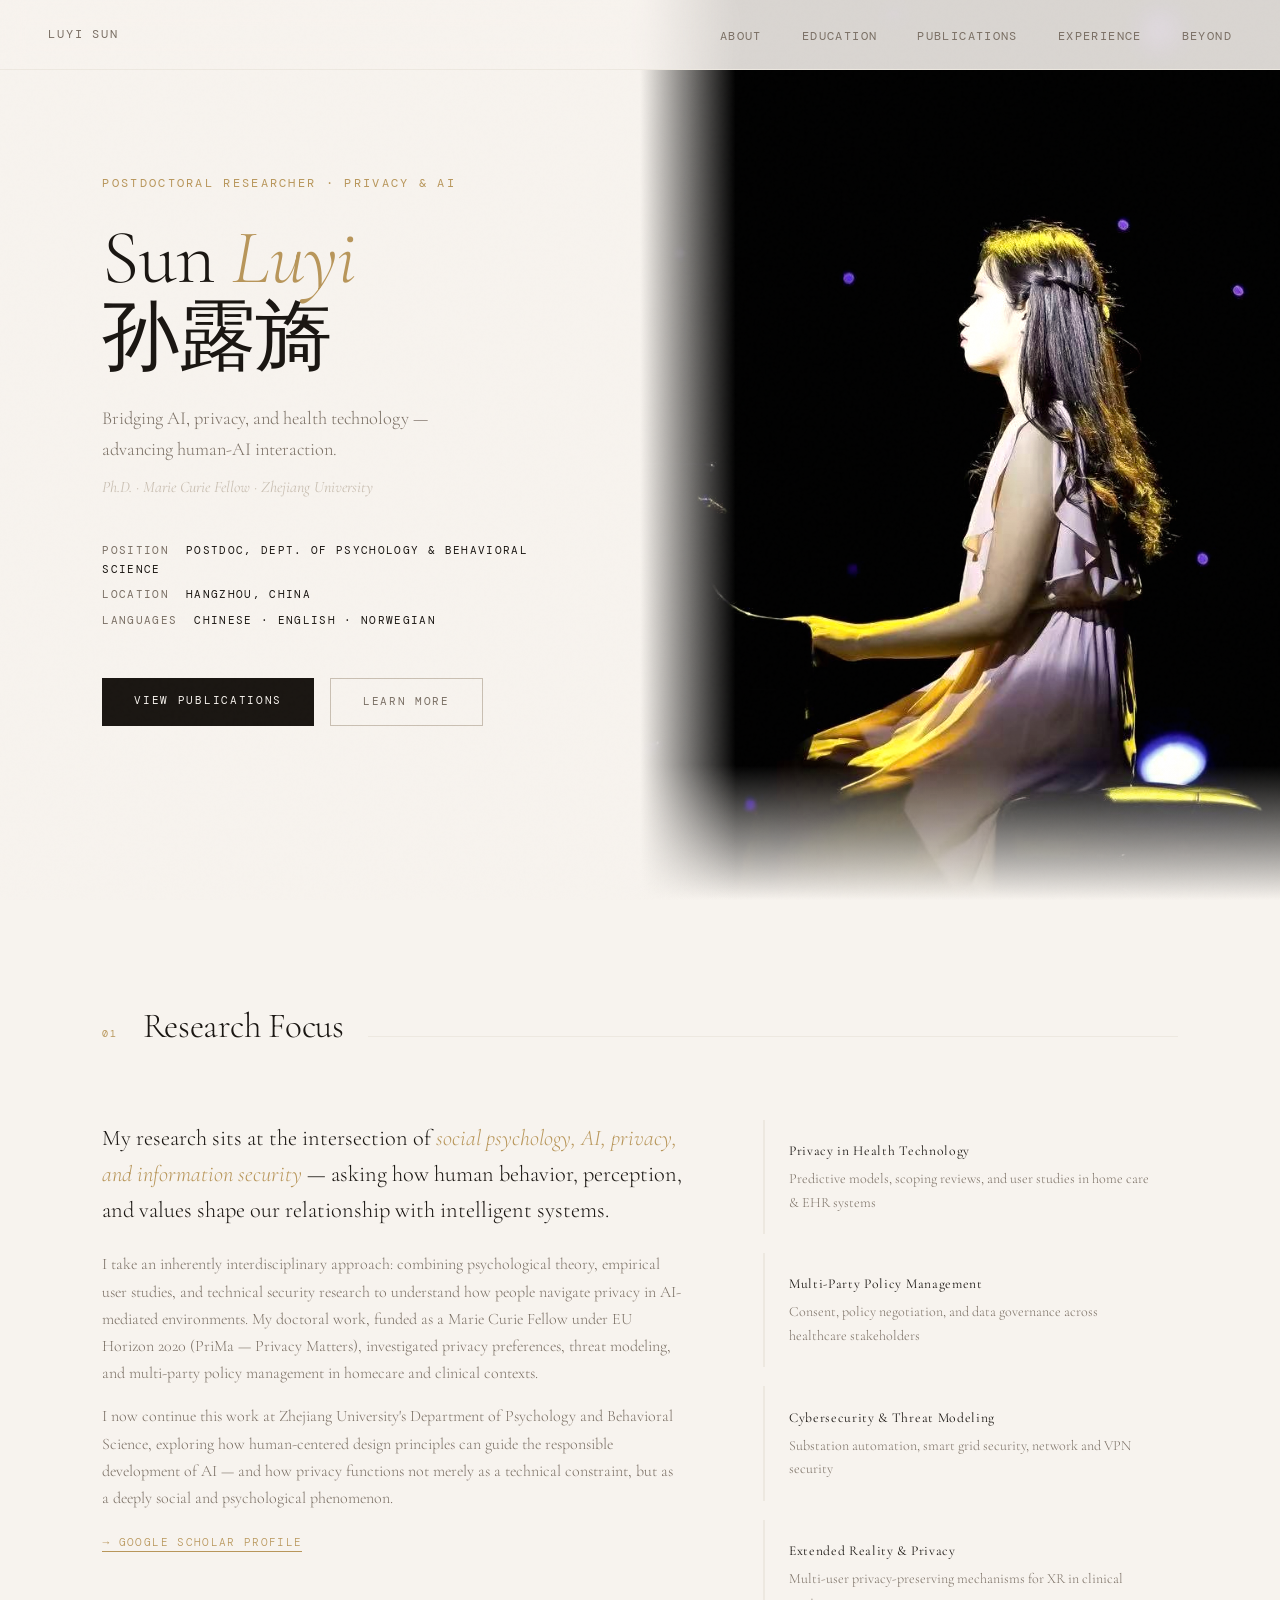
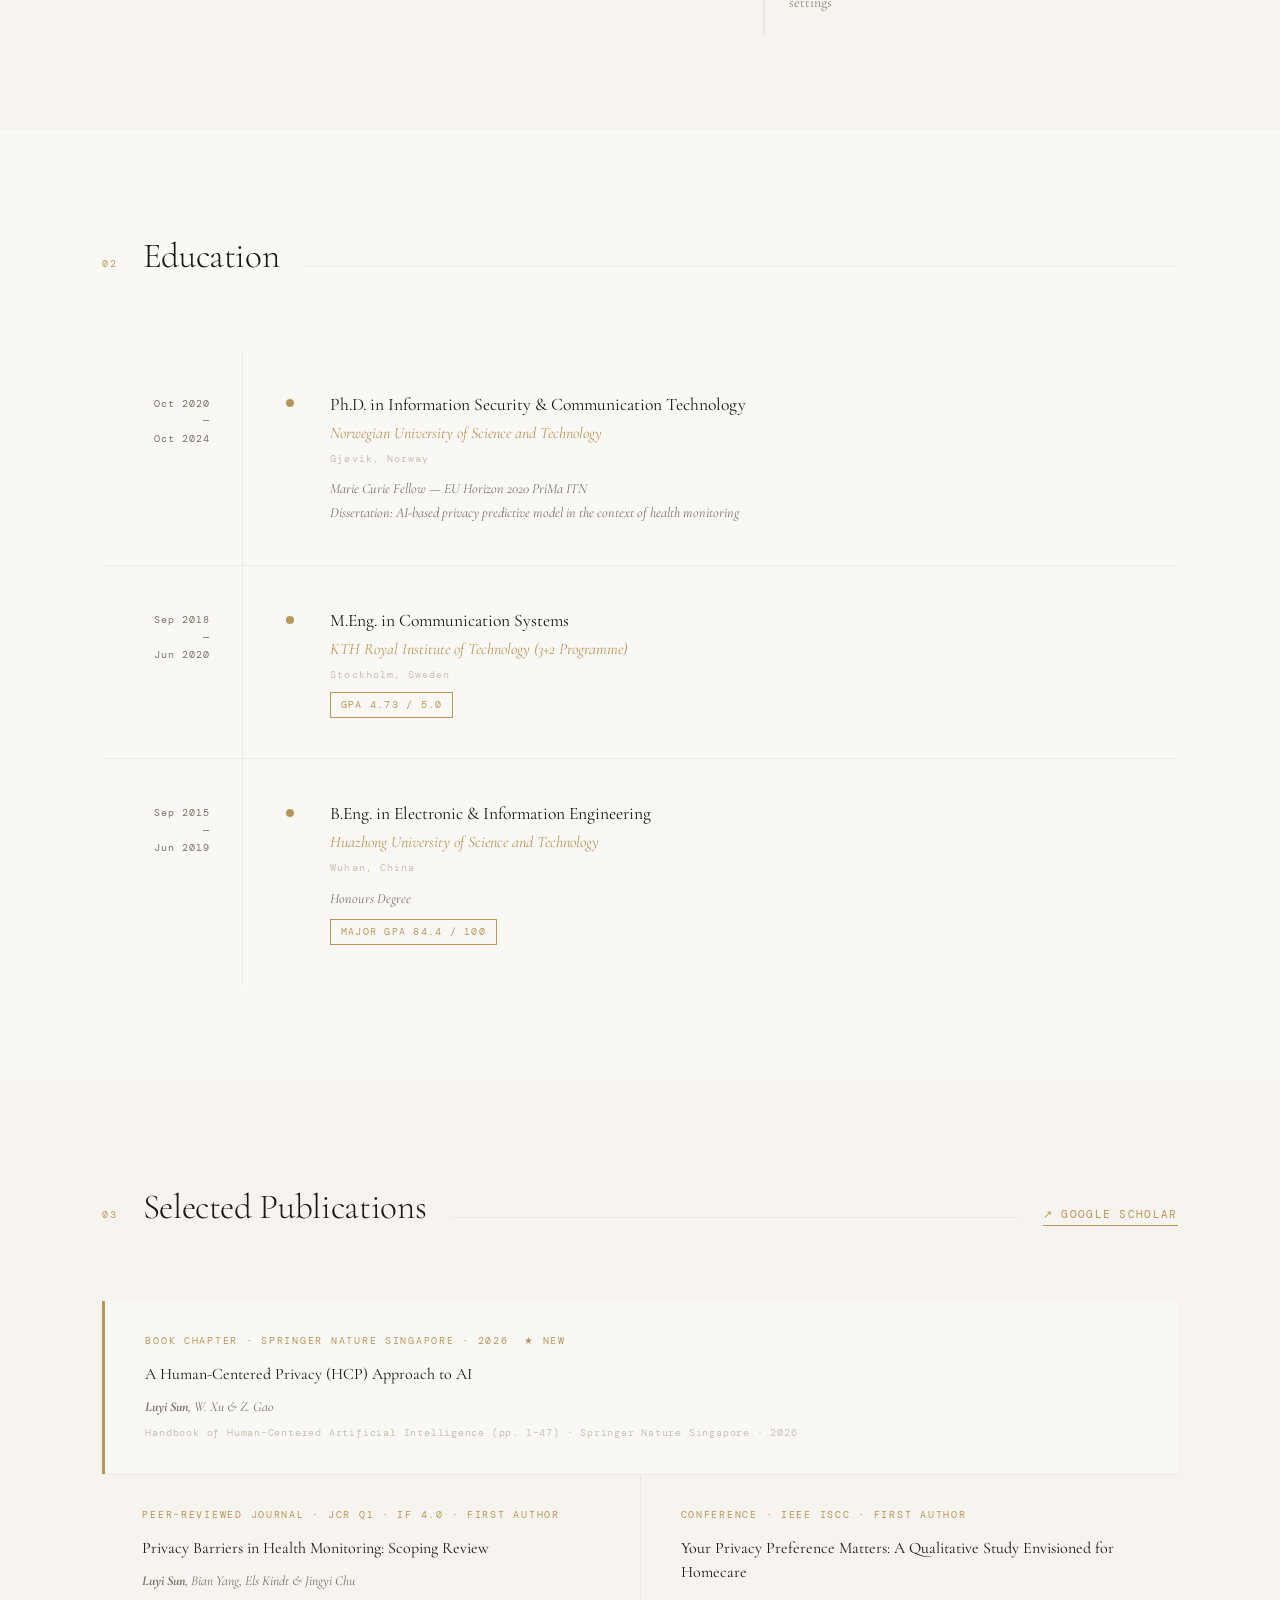
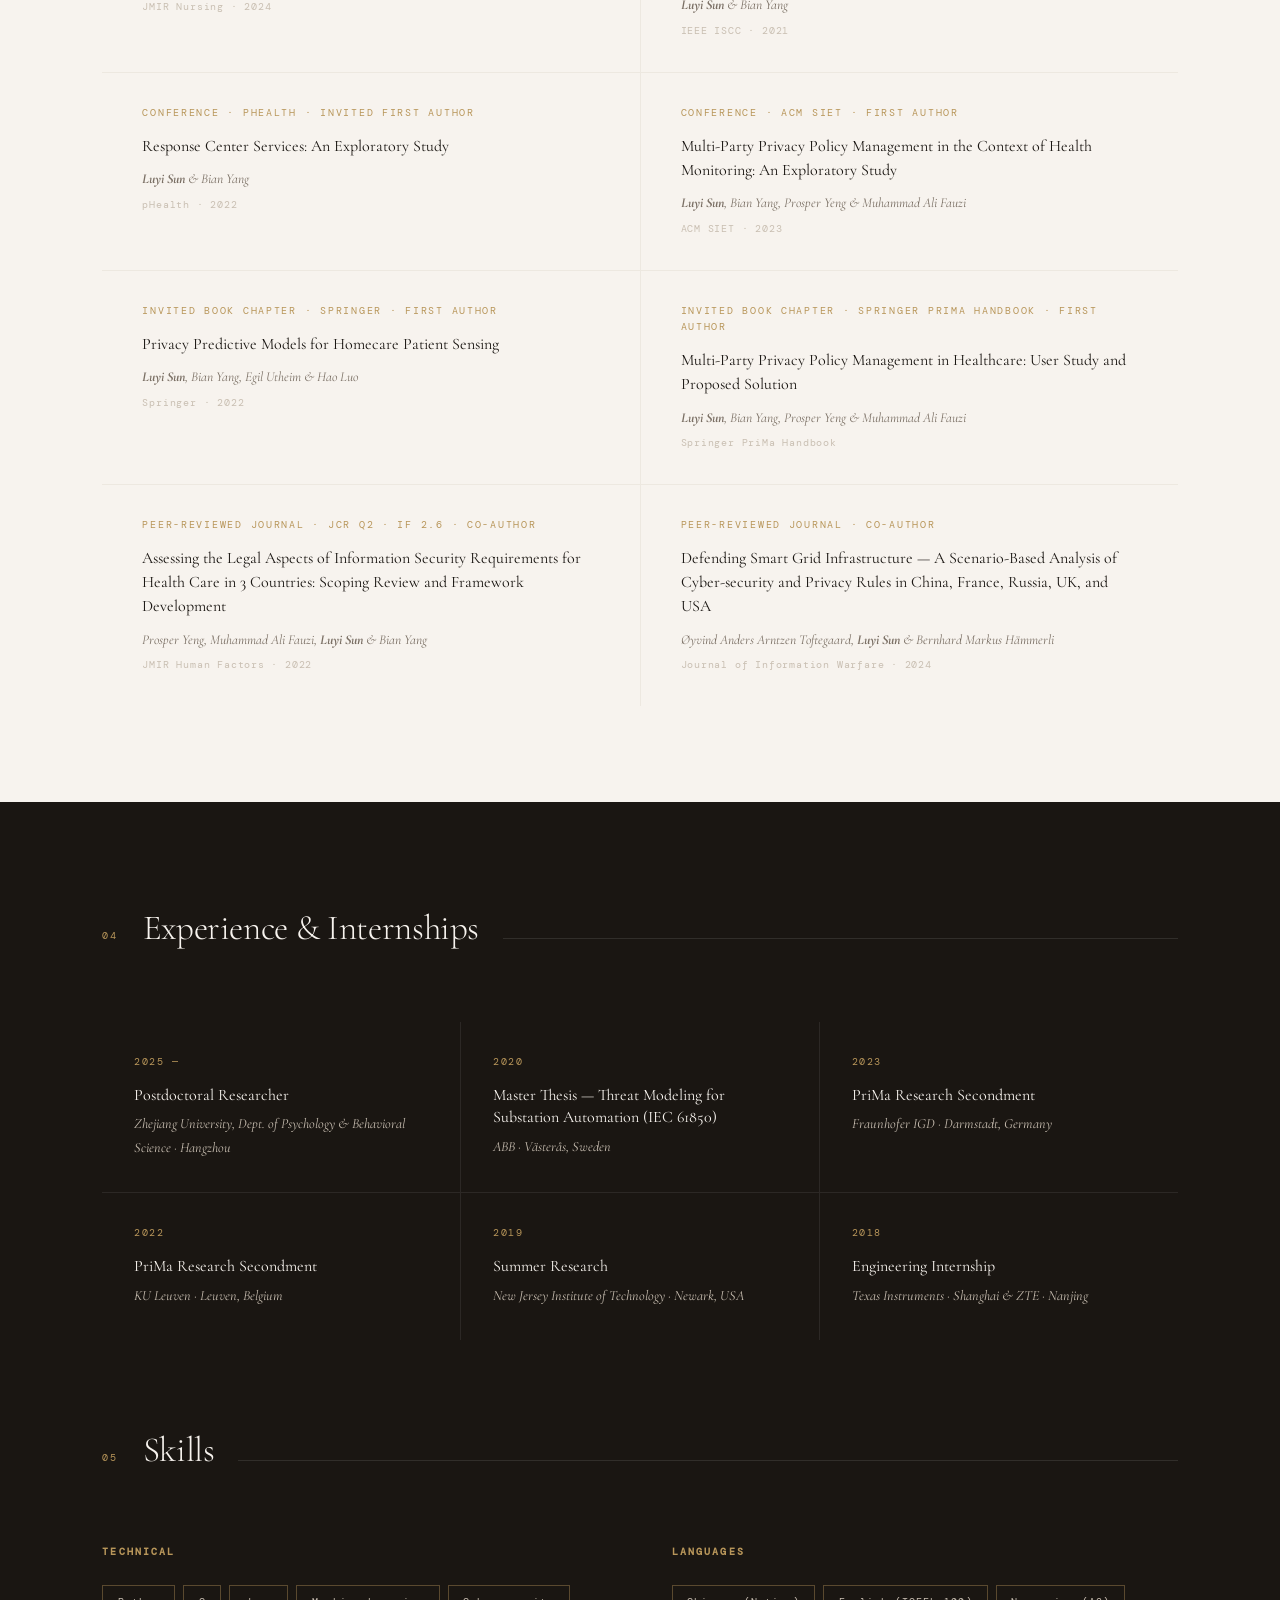
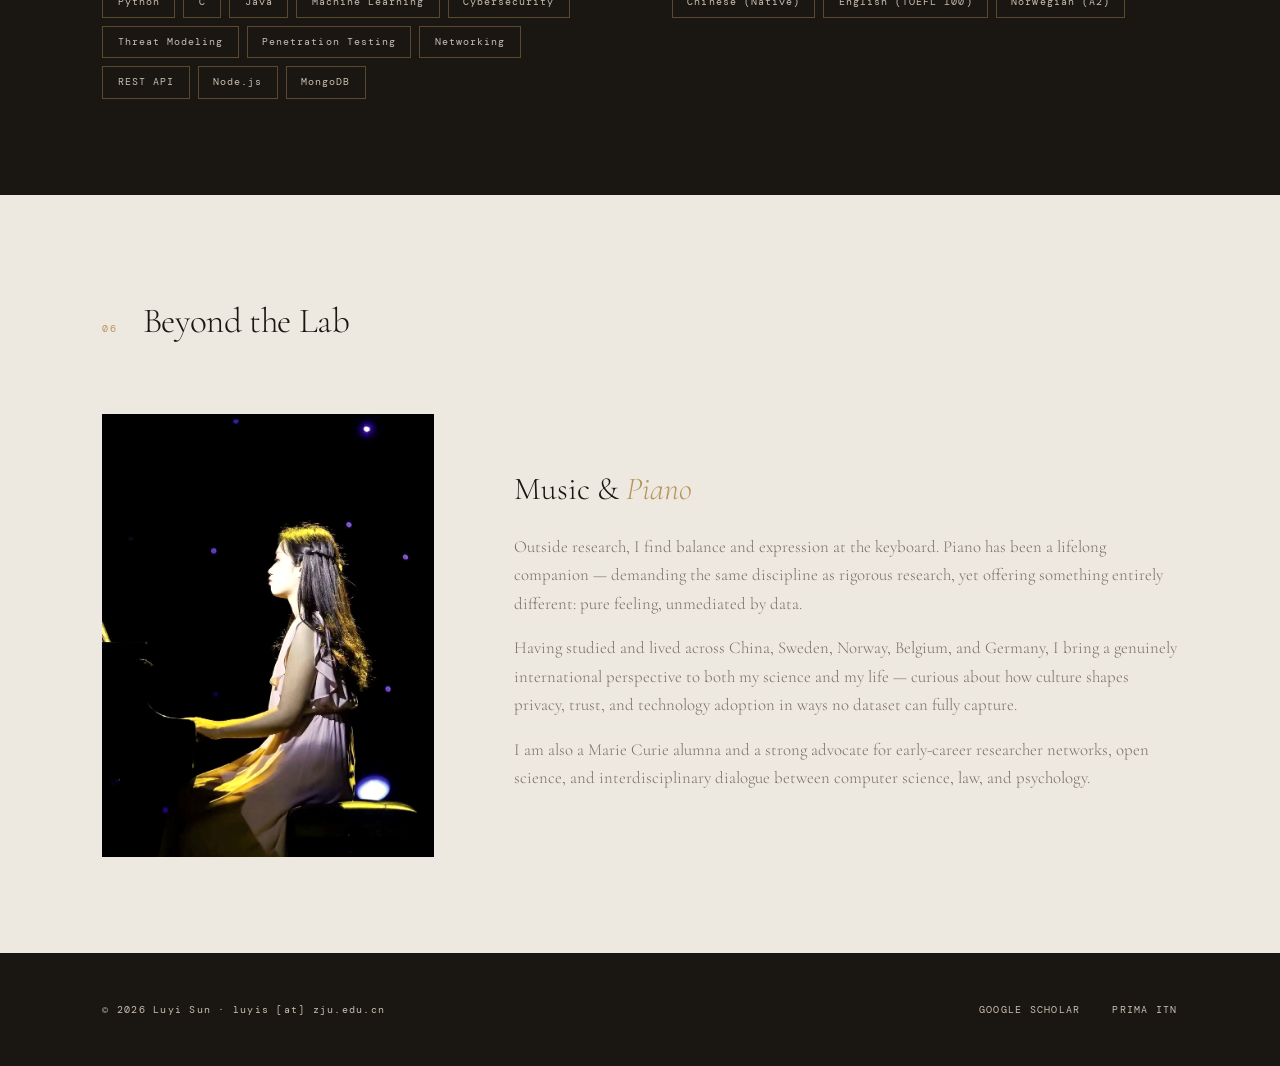
==== commit 618b8e4c: "Update index.html" ====
--- a/index.html
+++ b/index.html
@@ -958,7 +958,7 @@
 
   <!-- FOOTER -->
   <footer>
-    <p>© 2026 Luyi Sun · sunluyi [at] zju.edu.cn</p>
+    <p>© 2026 Luyi Sun · luyis [at] zju.edu.cn</p>
     <div class="footer-links">
       <a href="https://scholar.google.com/citations?user=bymBm5wAAAAJ&hl=en" target="_blank" rel="noopener">Google Scholar</a>
       <a href="https://www.prima-itn.eu/" target="_blank" rel="noopener">PriMa ITN</a>
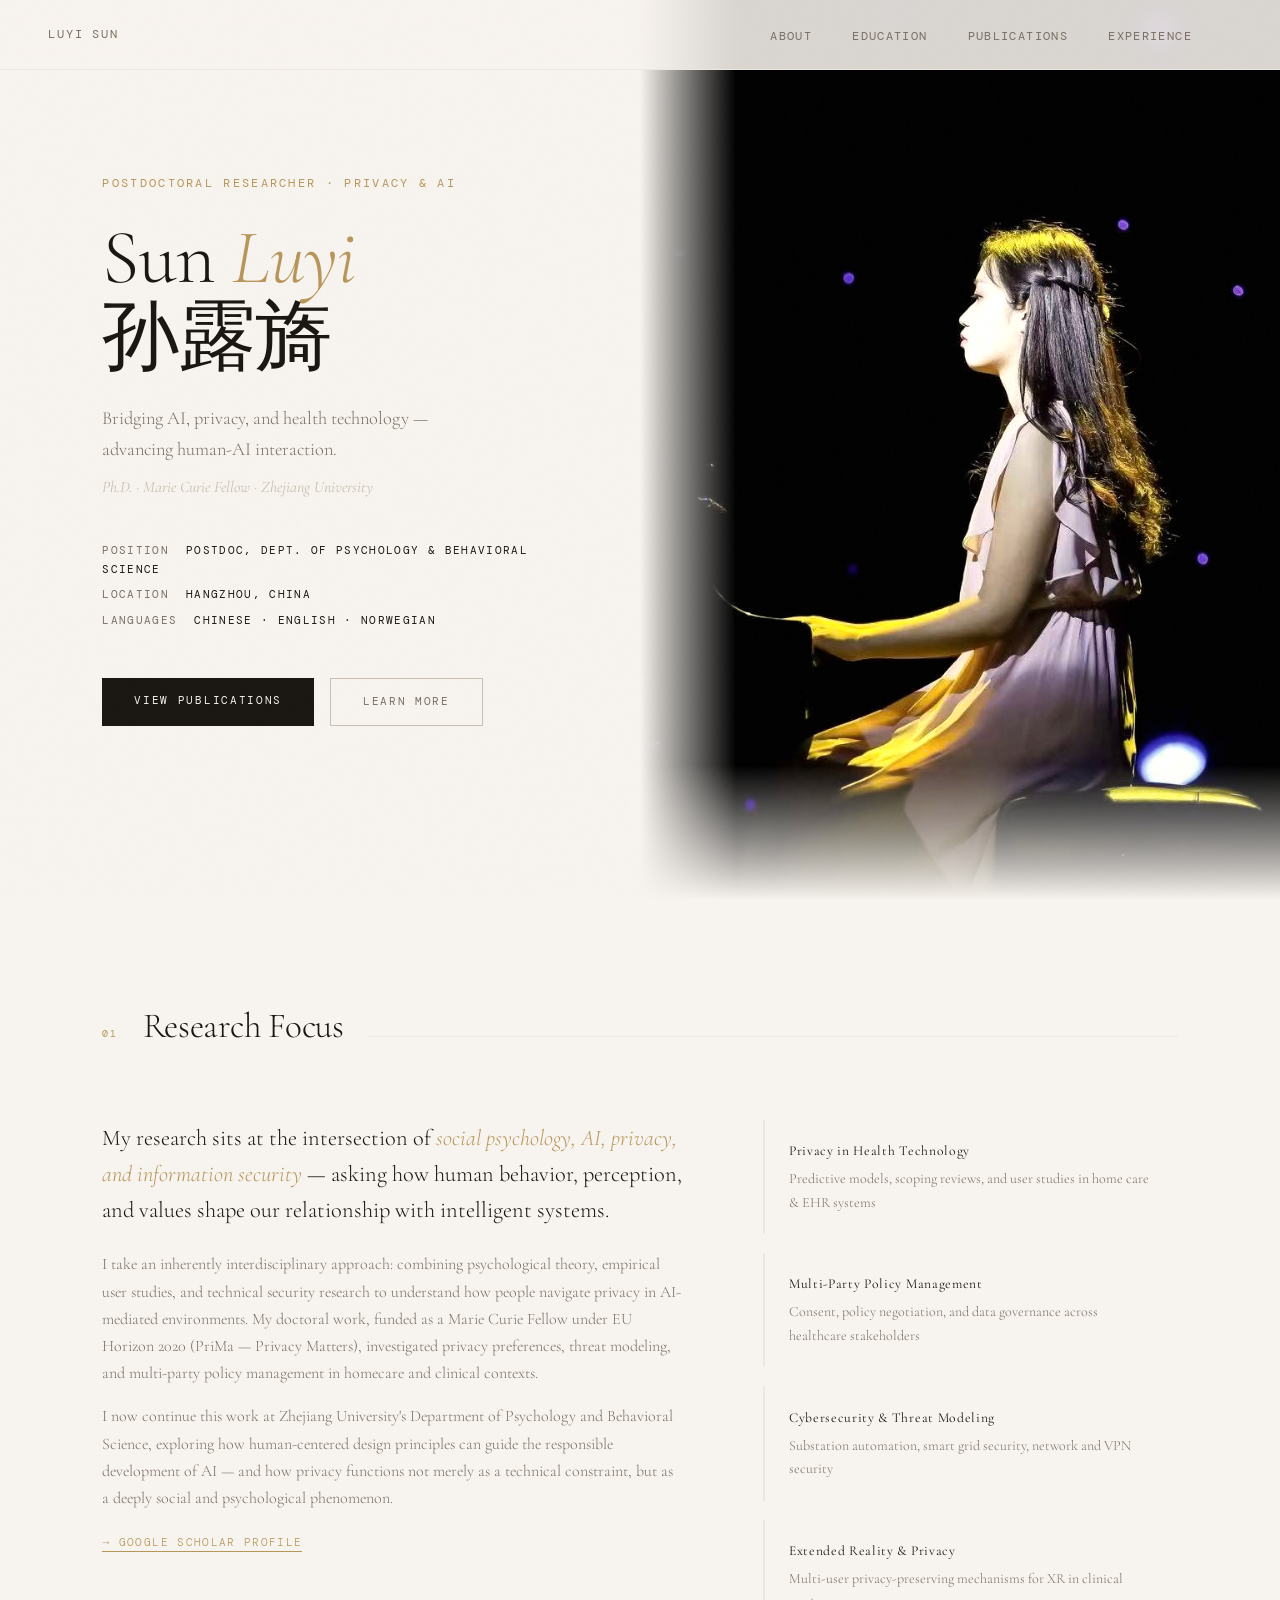
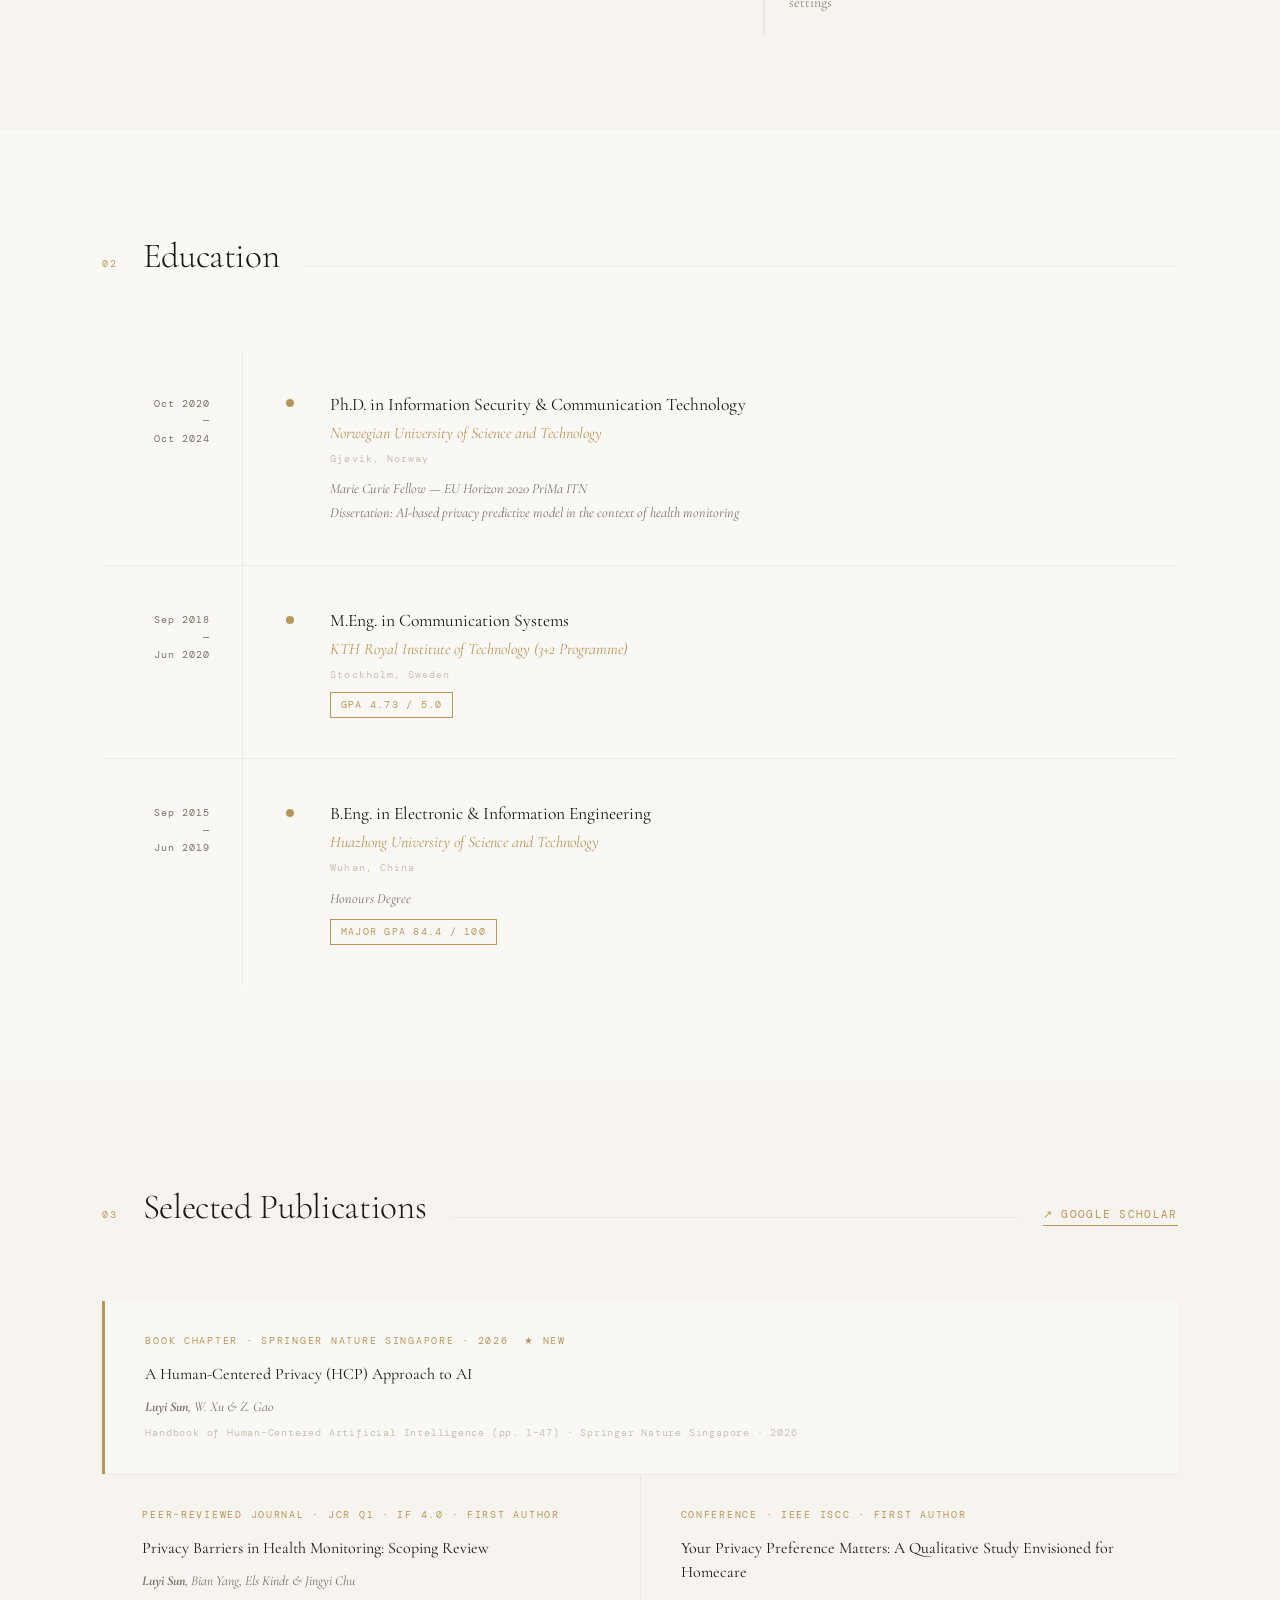
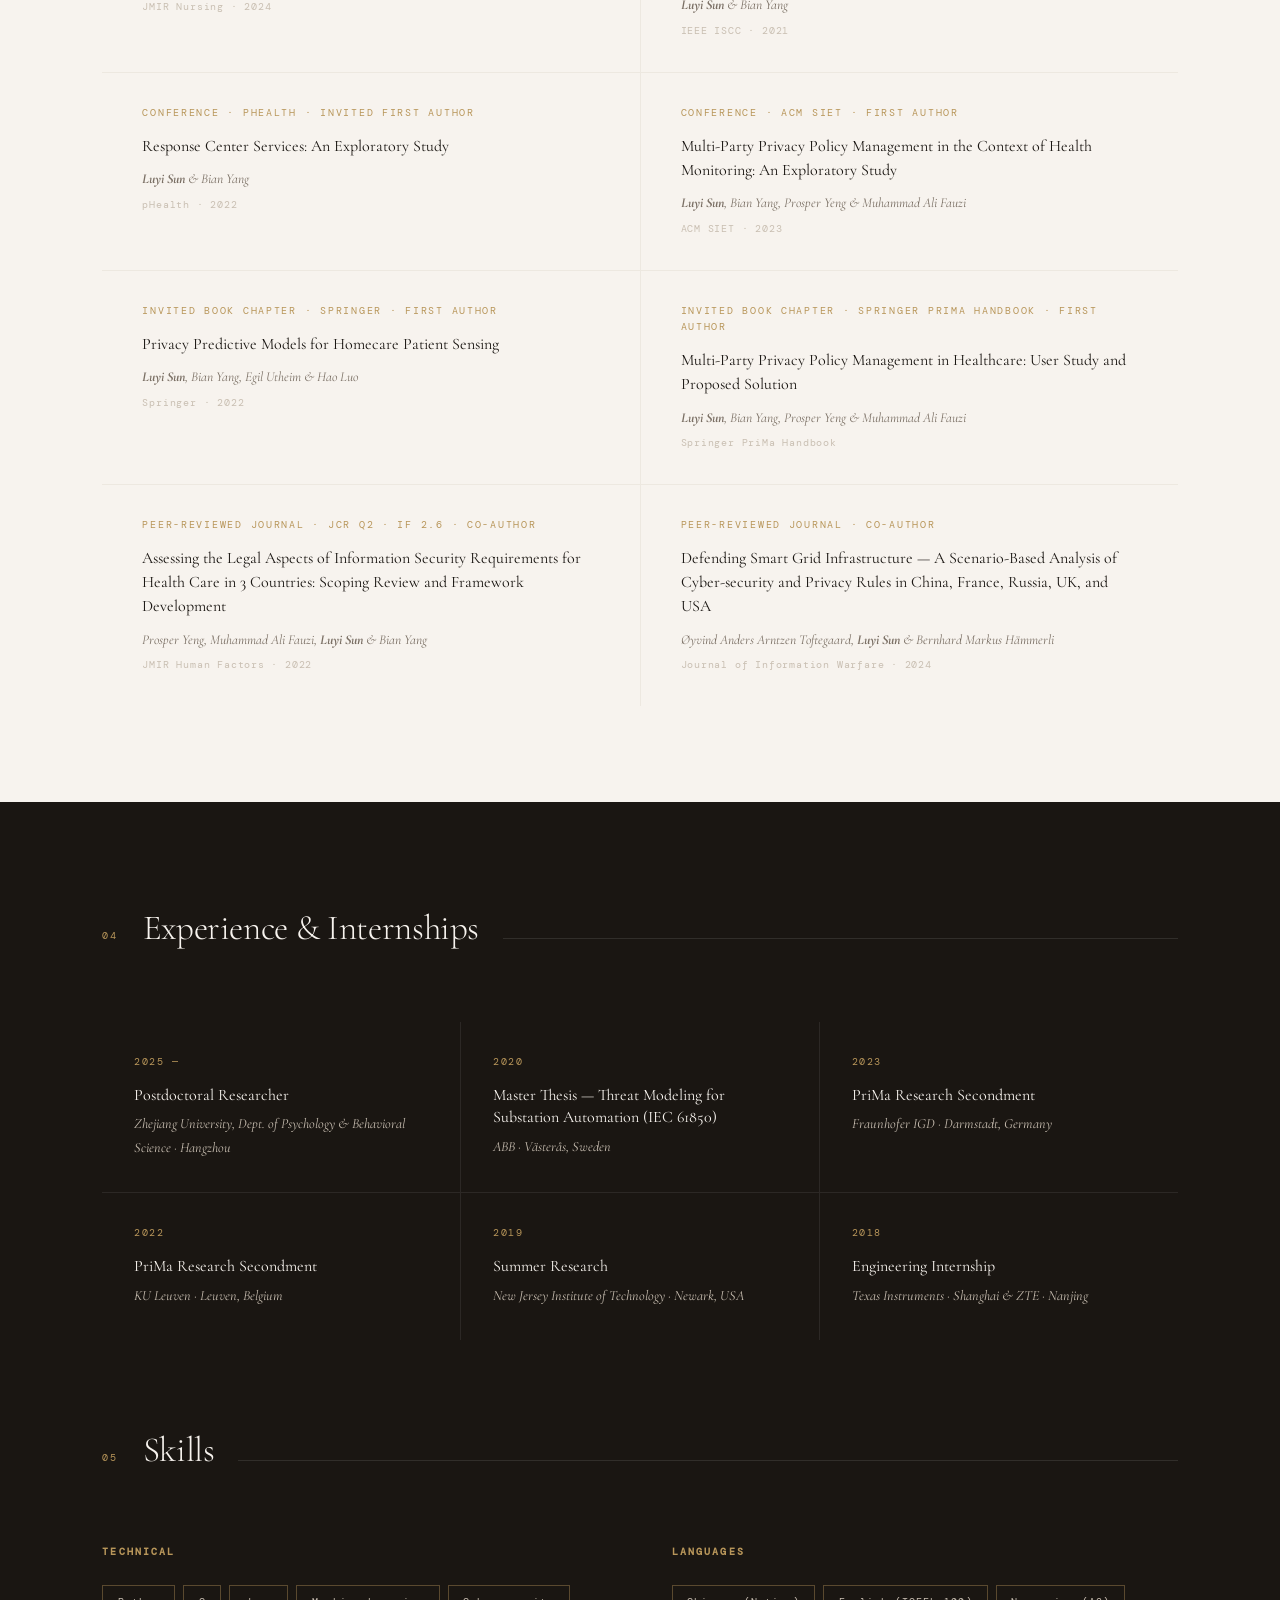
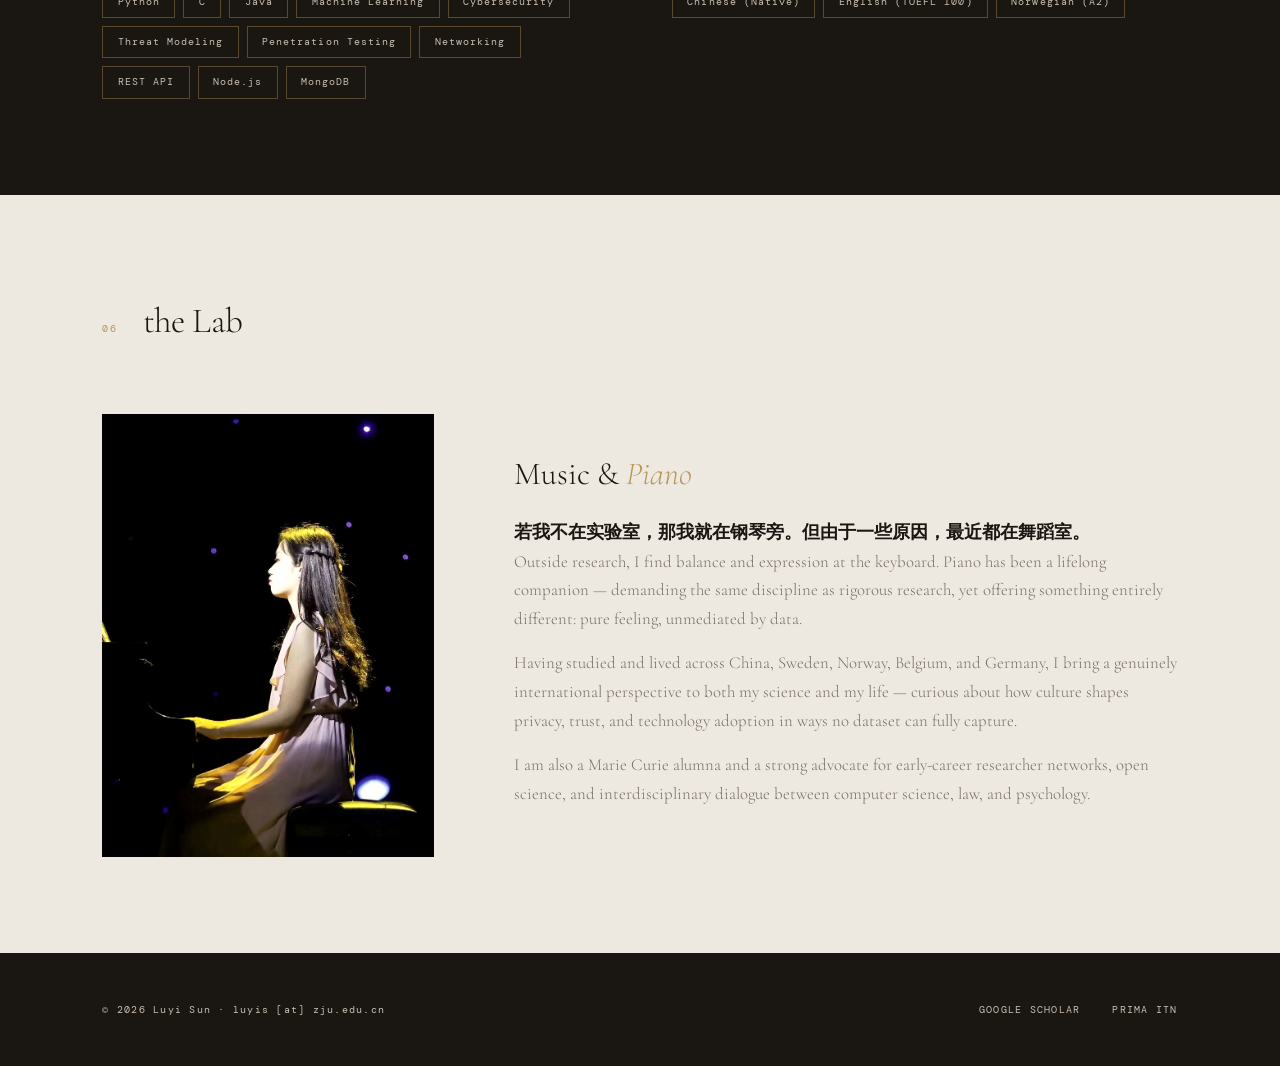
==== commit 8b24a374: "Update index.html" ====
--- a/index.html
+++ b/index.html
@@ -532,23 +532,23 @@
       color: var(--ink);
     }
 
-    /* ── BEYOND / PERSONAL ── */
-    .beyond-section { background: var(--cream); }
-
-    .beyond-content {
+    /* ──  / PERSONAL ── */
+    .-section { background: var(--cream); }
+
+    .-content {
       display: grid;
       grid-template-columns: 1fr 2fr;
       gap: 5rem;
       align-items: center;
     }
 
-    .beyond-image {
+    .-image {
       aspect-ratio: 3/4;
       overflow: hidden;
       filter: sepia(20%) contrast(1.05);
     }
 
-    .beyond-image img {
+    .-image img {
       width: 100%;
       height: 100%;
       object-fit: cover;
@@ -556,17 +556,17 @@
       transition: transform 0.8s;
     }
 
-    .beyond-image:hover img { transform: scale(1.04); }
-
-    .beyond-text h3 {
+    .-image:hover img { transform: scale(1.04); }
+
+    .-text h3 {
       font-size: 2rem;
       font-weight: 300;
       margin-bottom: 1rem;
     }
 
-    .beyond-text h3 em { font-style: italic; color: var(--gold); }
-
-    .beyond-text p {
+    .-text h3 em { font-style: italic; color: var(--gold); }
+
+    .-text p {
       font-size: 1.05rem;
       color: var(--muted);
       margin-bottom: 1rem;
@@ -637,7 +637,7 @@
       .hero-text { padding: 6rem 2rem 3rem; }
       .hero-image { height: 60vw; }
       section { padding: 4rem 2rem; }
-      .about-grid, .skills-layout, .beyond-content { grid-template-columns: 1fr; gap: 2.5rem; }
+      .about-grid, .skills-layout, .-content { grid-template-columns: 1fr; gap: 2.5rem; }
       .edu-timeline::before { display: none; }
       .edu-item { grid-template-columns: 1fr; gap: 0.5rem; }
       .edu-years { text-align: left; padding-right: 0; }
@@ -656,7 +656,7 @@
       <li><a href="#education">Education</a></li>
       <li><a href="#publications">Publications</a></li>
       <li><a href="#experience">Experience</a></li>
-      <li><a href="#beyond">Beyond</a></li>
+      <li><a href="#"></a></li>
     </ul>
   </nav>
 
@@ -930,19 +930,20 @@
     </div>
   </section>
 
-  <!-- BEYOND / PIANO -->
-  <section id="beyond" class="beyond-section">
+  <!--  / PIANO -->
+  <section id="" class="-section">
     <div class="section-header reveal">
       <span class="section-num">06</span>
-      <h2 class="section-title">Beyond the Lab</h2>
+      <h2 class="section-title"> the Lab</h2>
       <div class="section-line"></div>
     </div>
-    <div class="beyond-content">
-      <div class="beyond-image reveal">
+    <div class="-content">
+      <div class="-image reveal">
         <img src="piano.jpg" alt="Luyi Sun at the piano on stage" />
       </div>
-      <div class="beyond-text reveal" style="transition-delay:0.2s">
+      <div class="-text reveal" style="transition-delay:0.2s">
         <h3>Music &amp; <em>Piano</em></h3>
+        <h4>若我不在实验室，那我就在钢琴旁。但由于一些原因，最近都在舞蹈室。</h4>
         <p>
           Outside research, I find balance and expression at the keyboard. Piano has been a lifelong companion — demanding the same discipline as rigorous research, yet offering something entirely different: pure feeling, unmediated by data.
         </p>
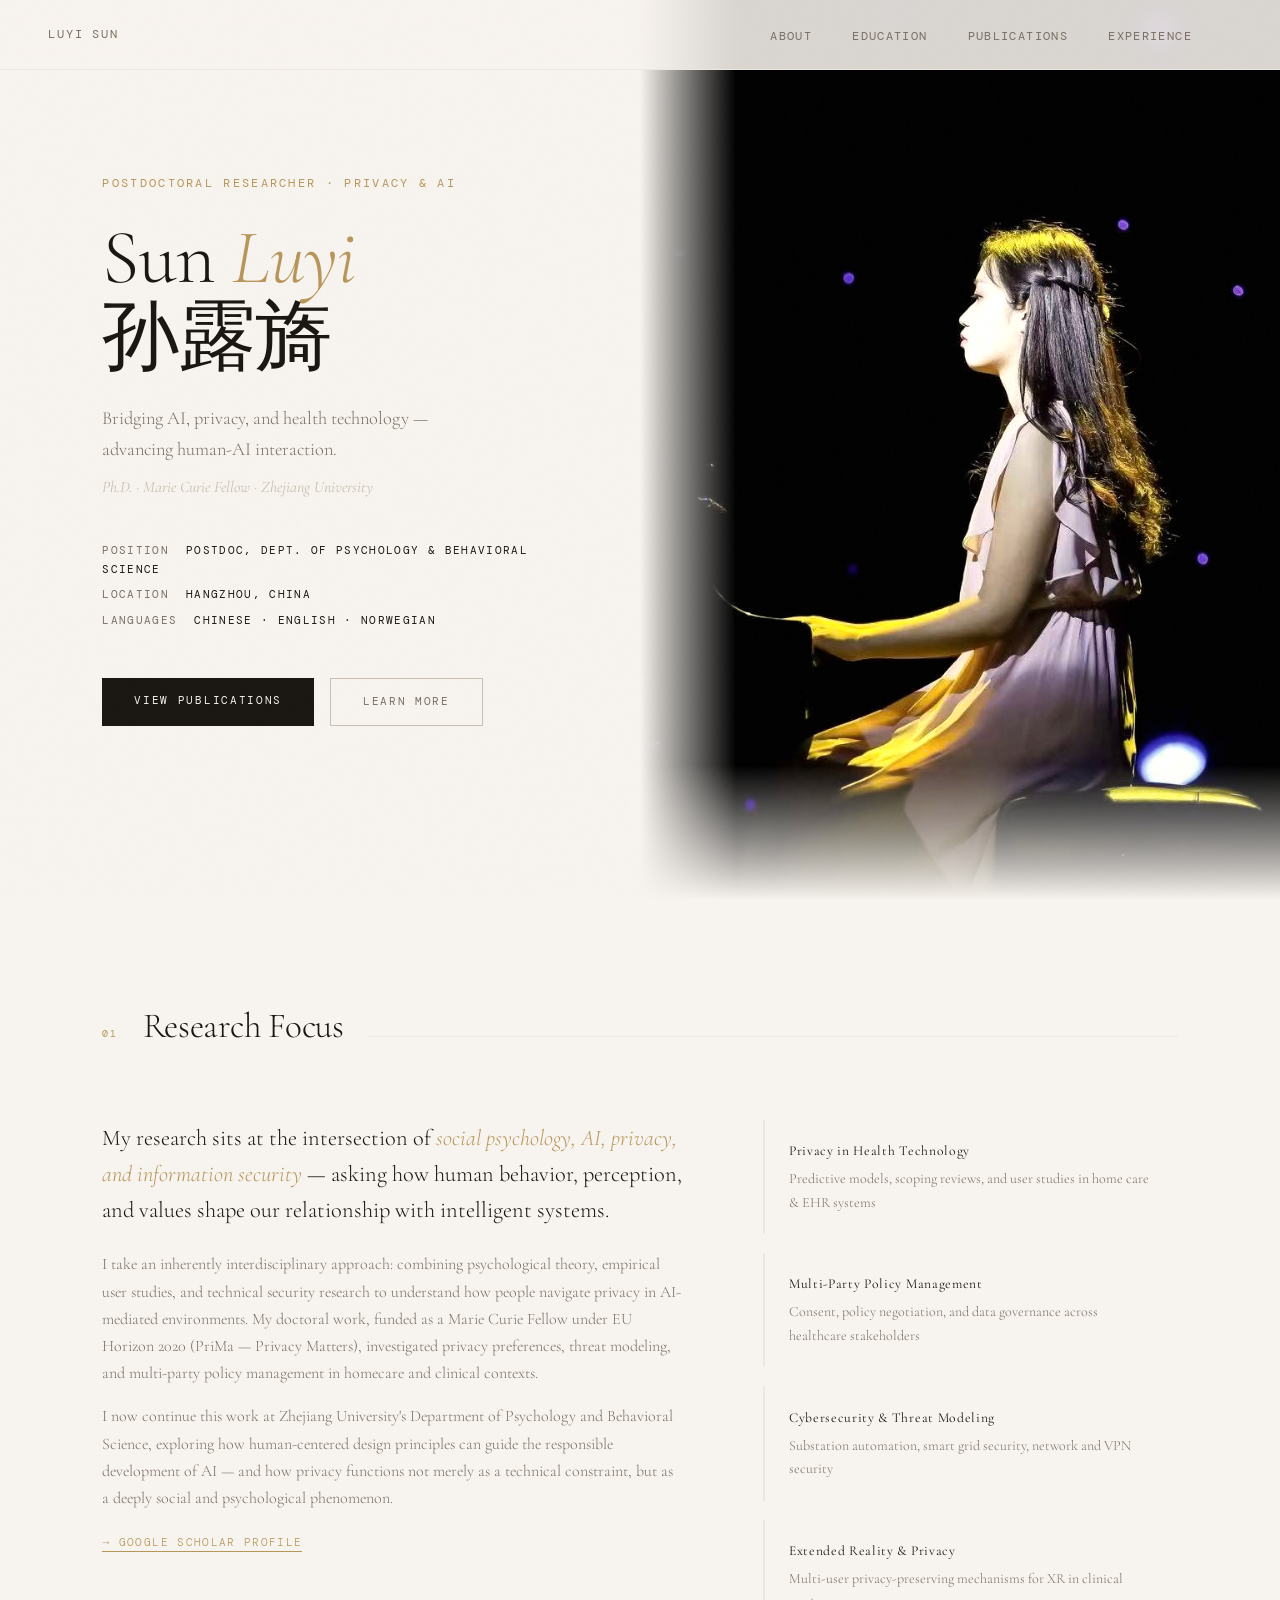
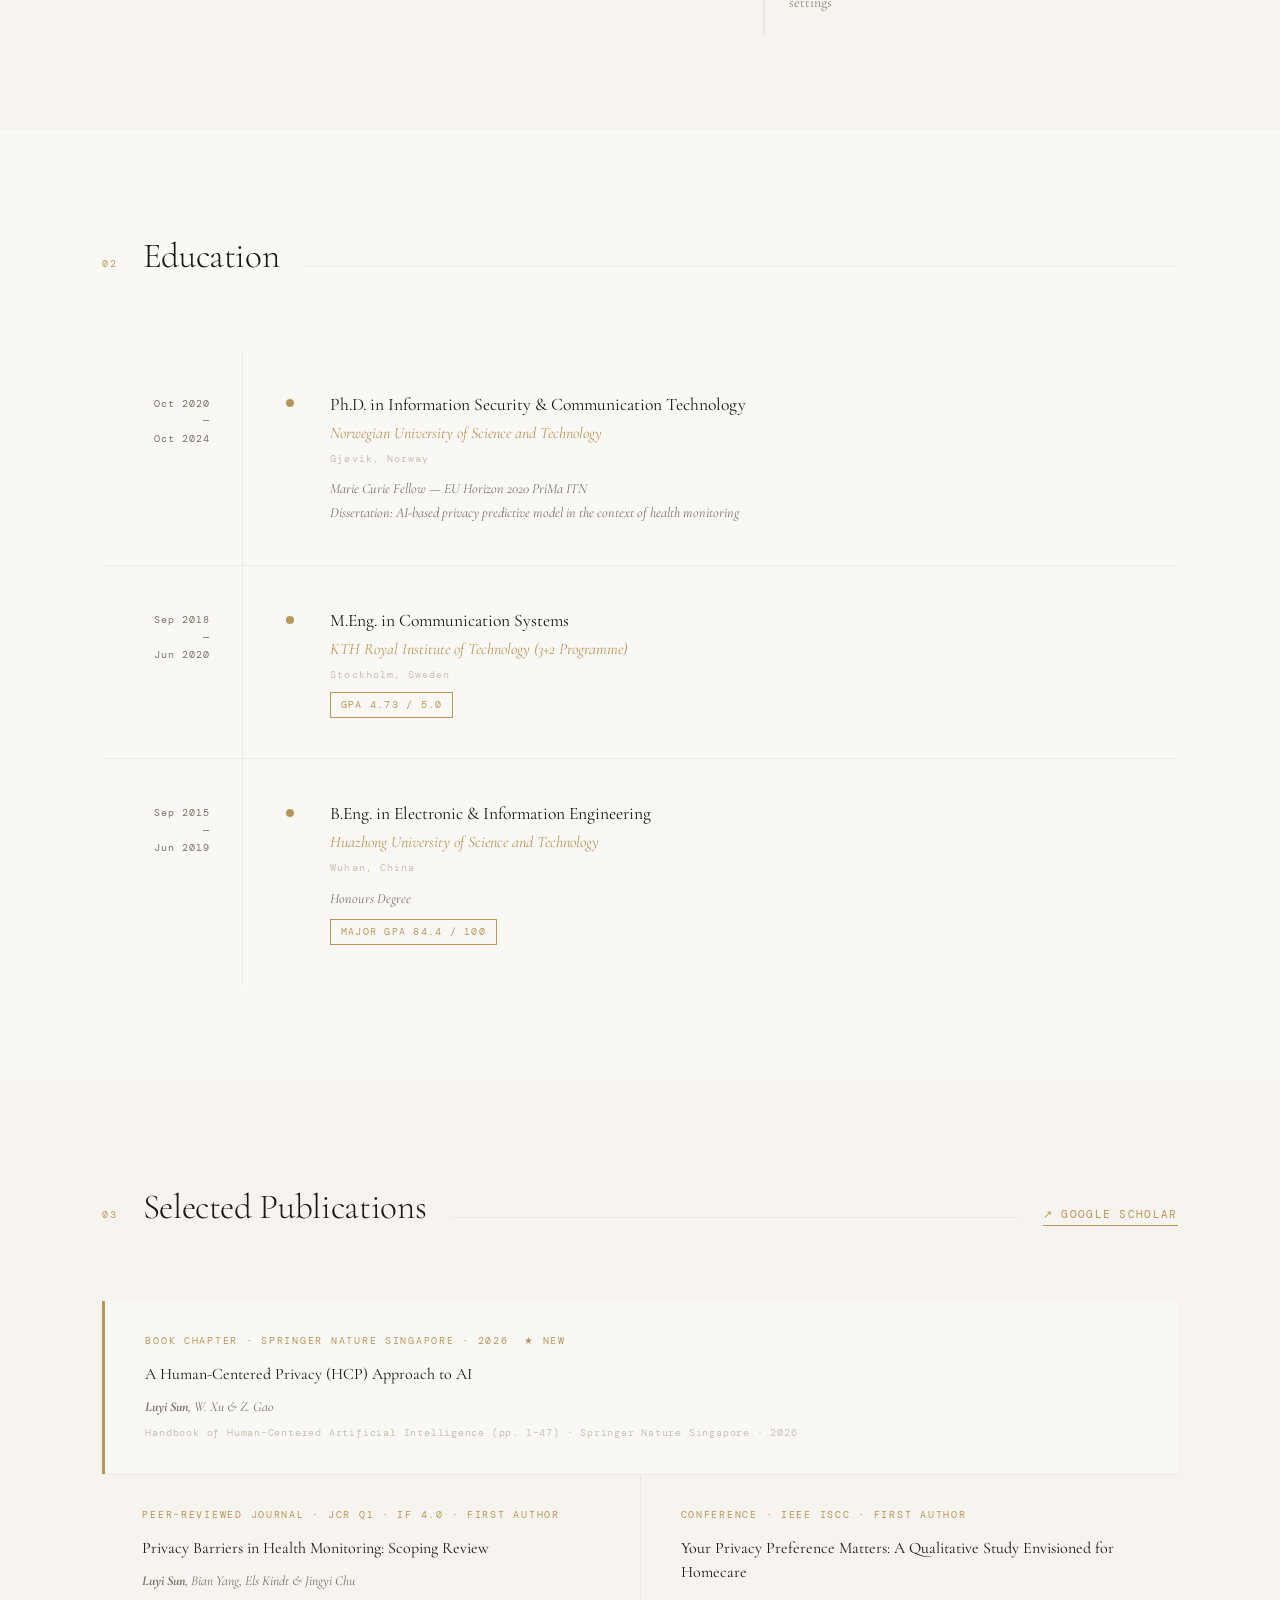
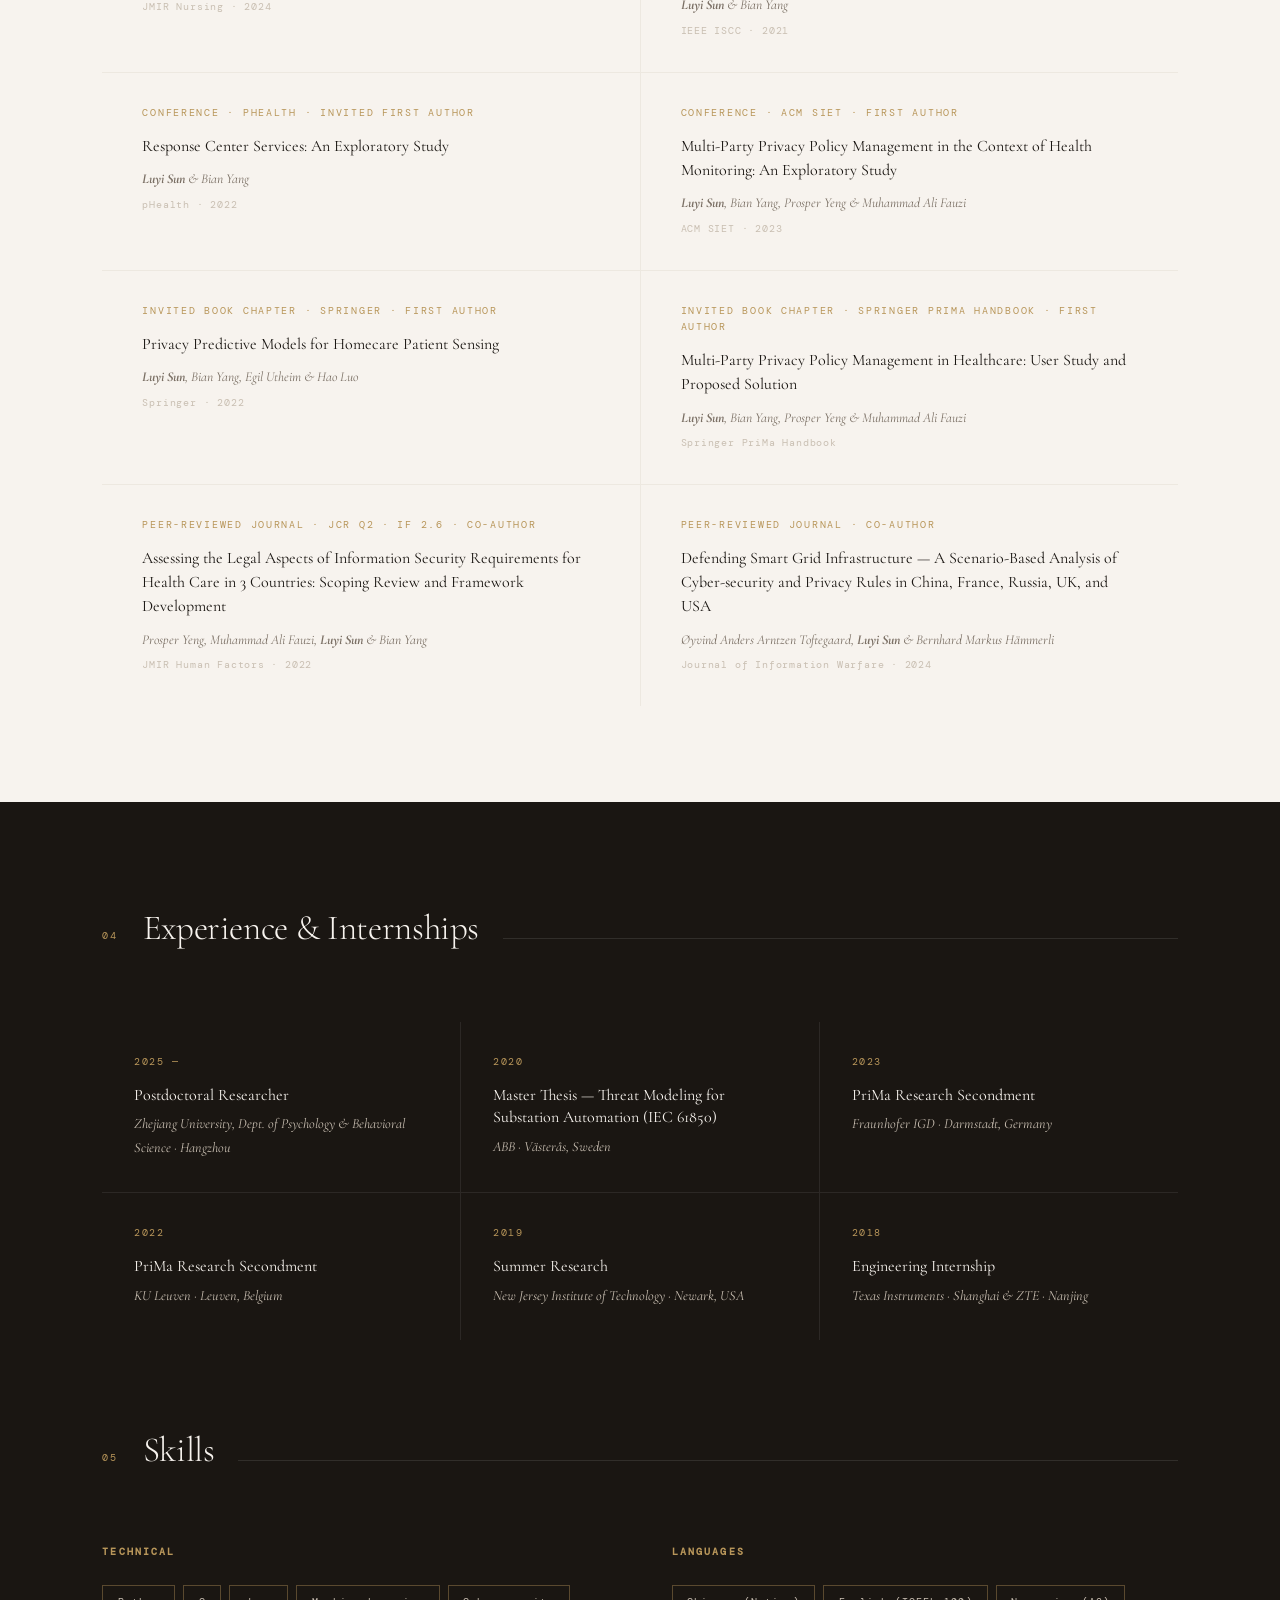
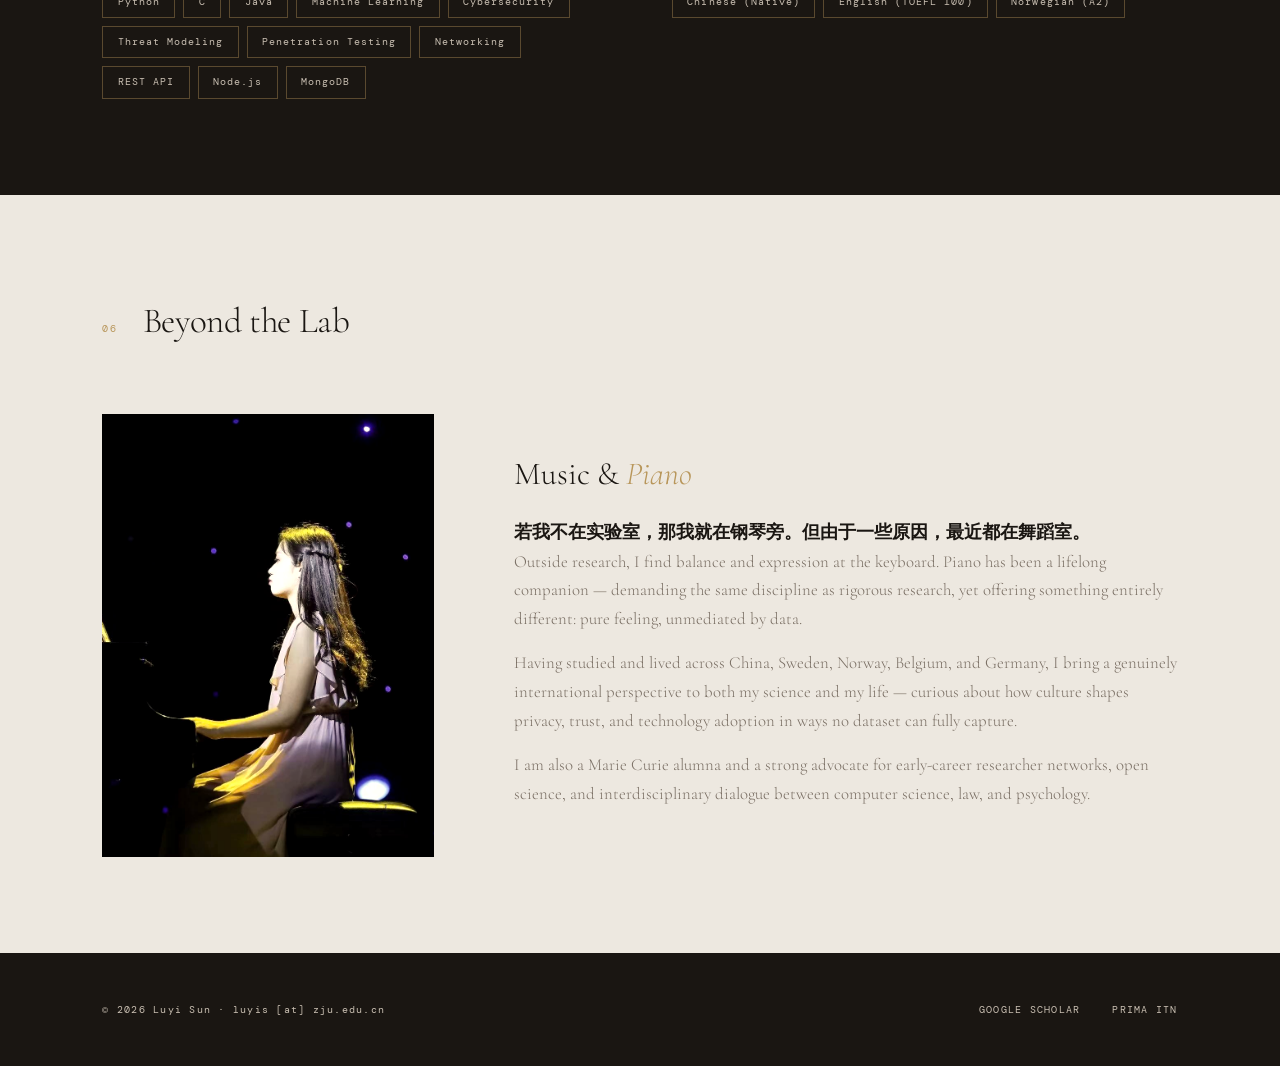
==== commit 64b75a6c: "Change section title from 'the Lab' to 'Beyond the Lab'" ====
--- a/index.html
+++ b/index.html
@@ -934,7 +934,7 @@
   <section id="" class="-section">
     <div class="section-header reveal">
       <span class="section-num">06</span>
-      <h2 class="section-title"> the Lab</h2>
+      <h2 class="section-title"> Beyond the Lab</h2>
       <div class="section-line"></div>
     </div>
     <div class="-content">
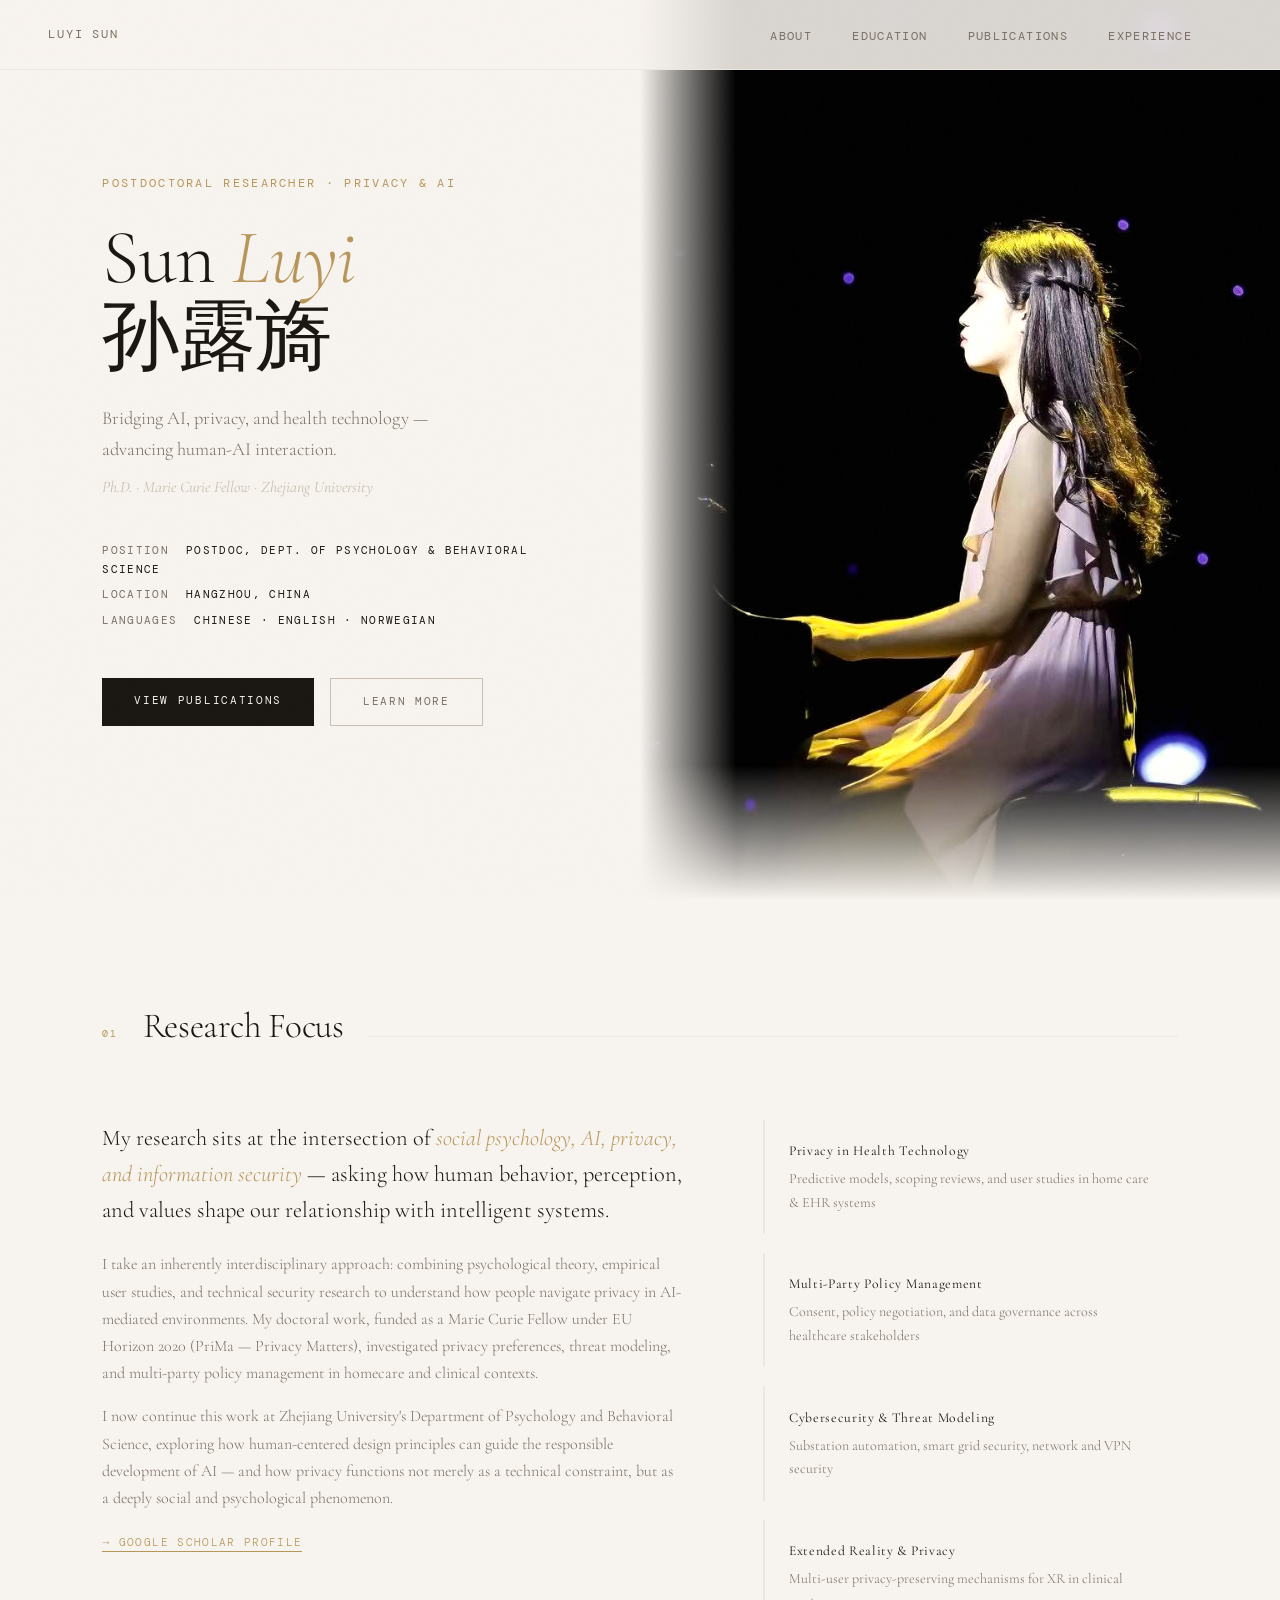
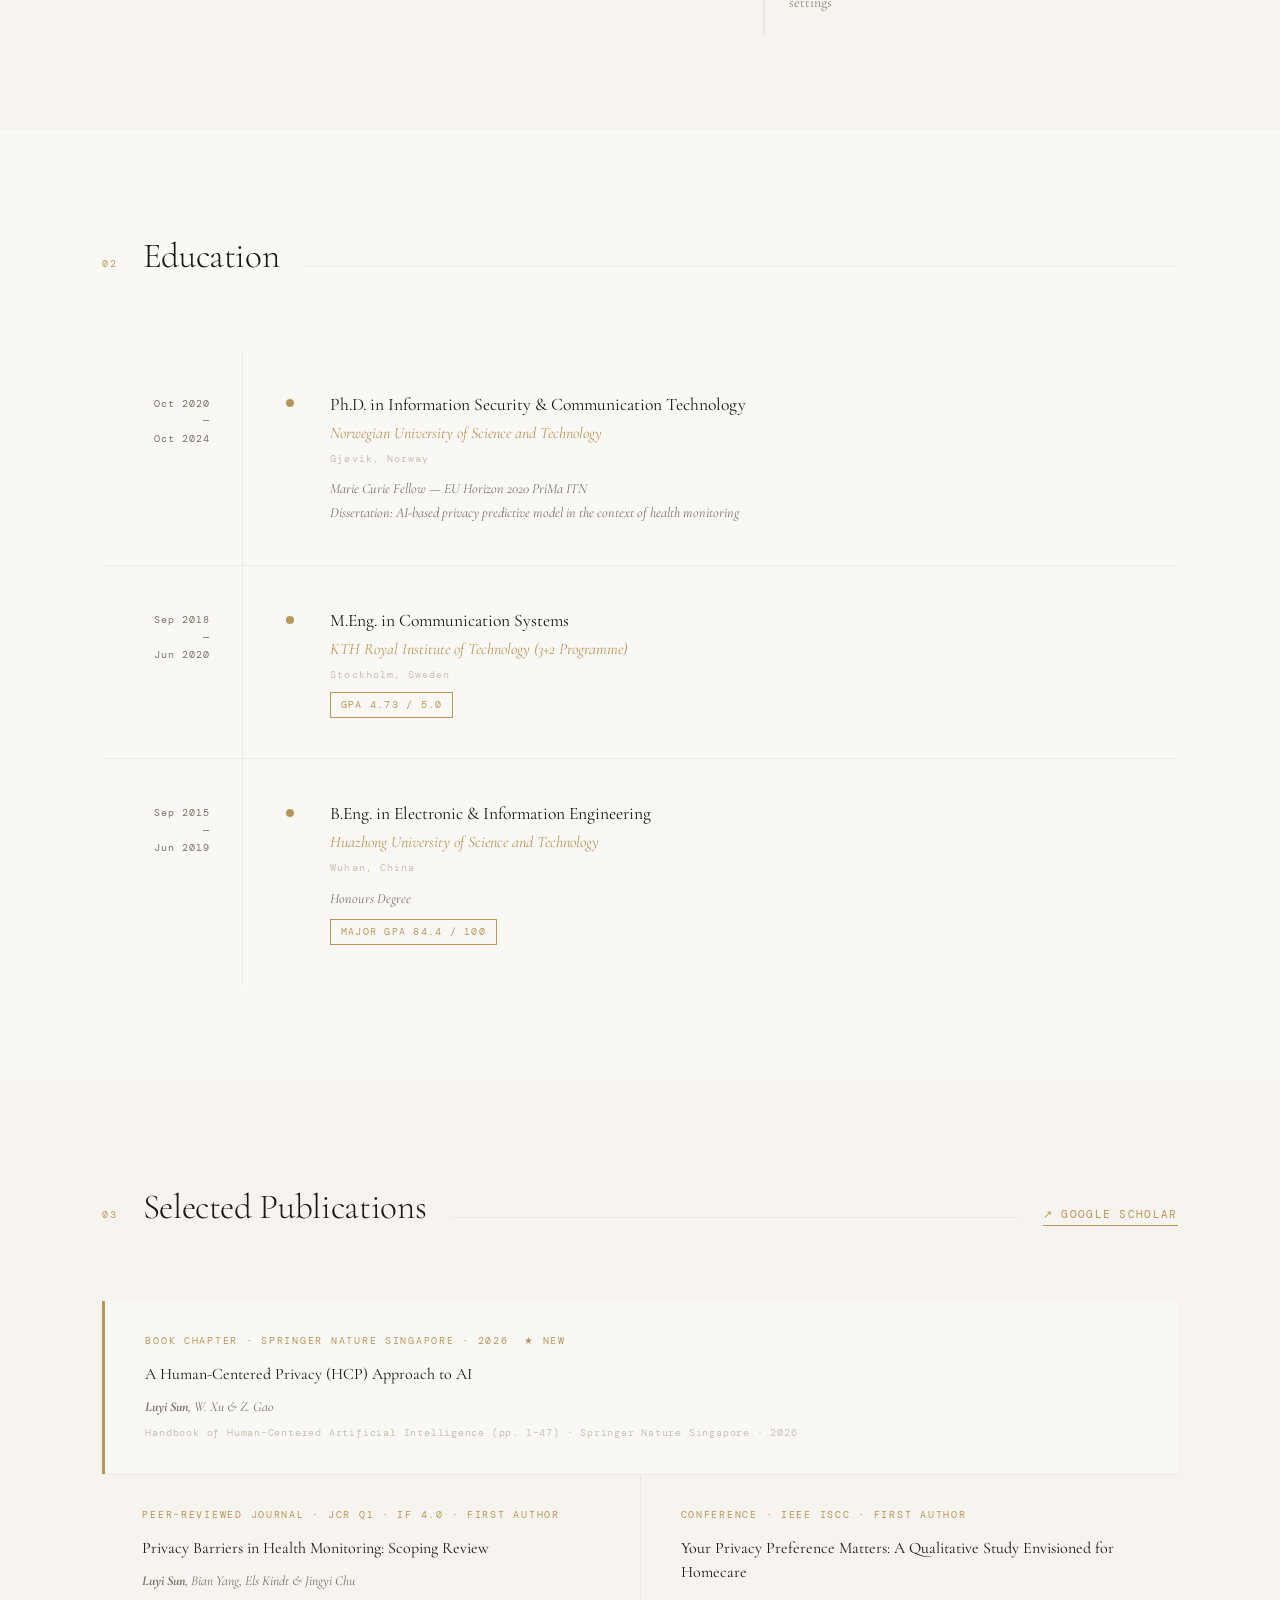
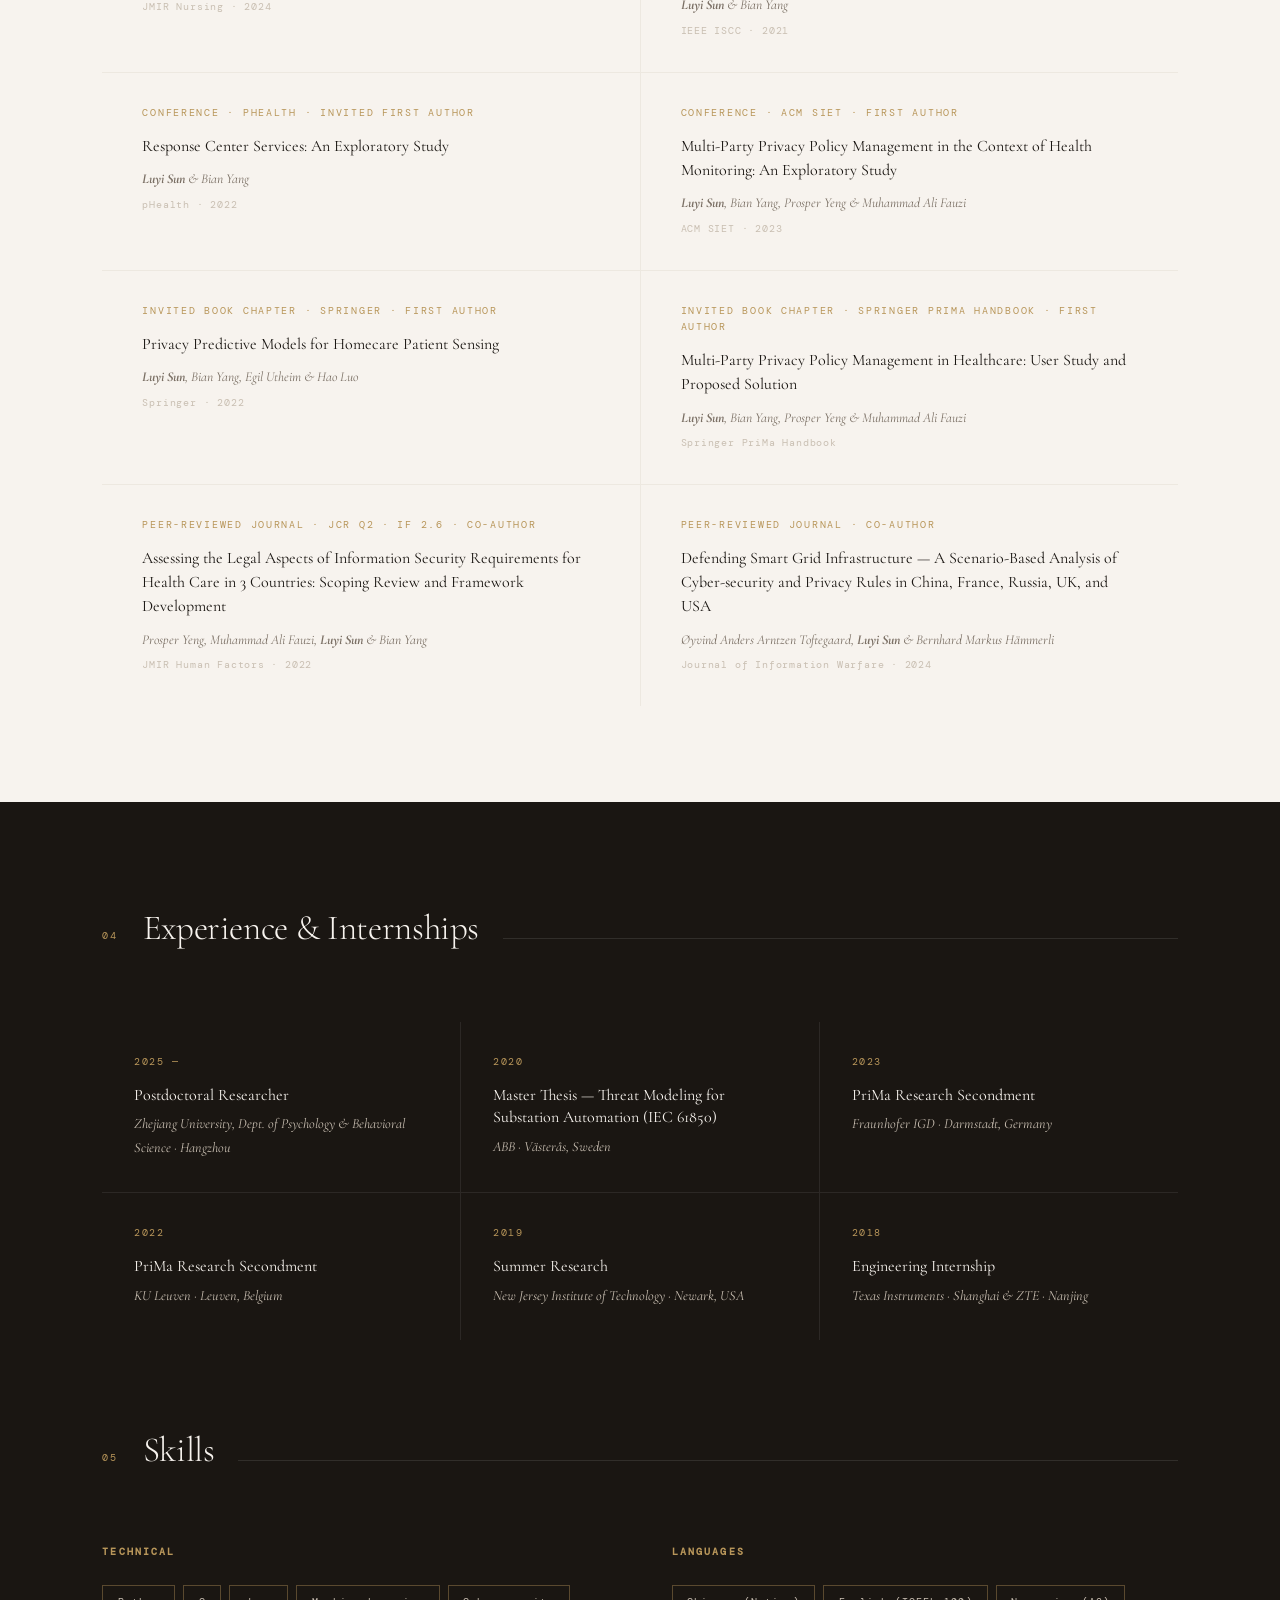
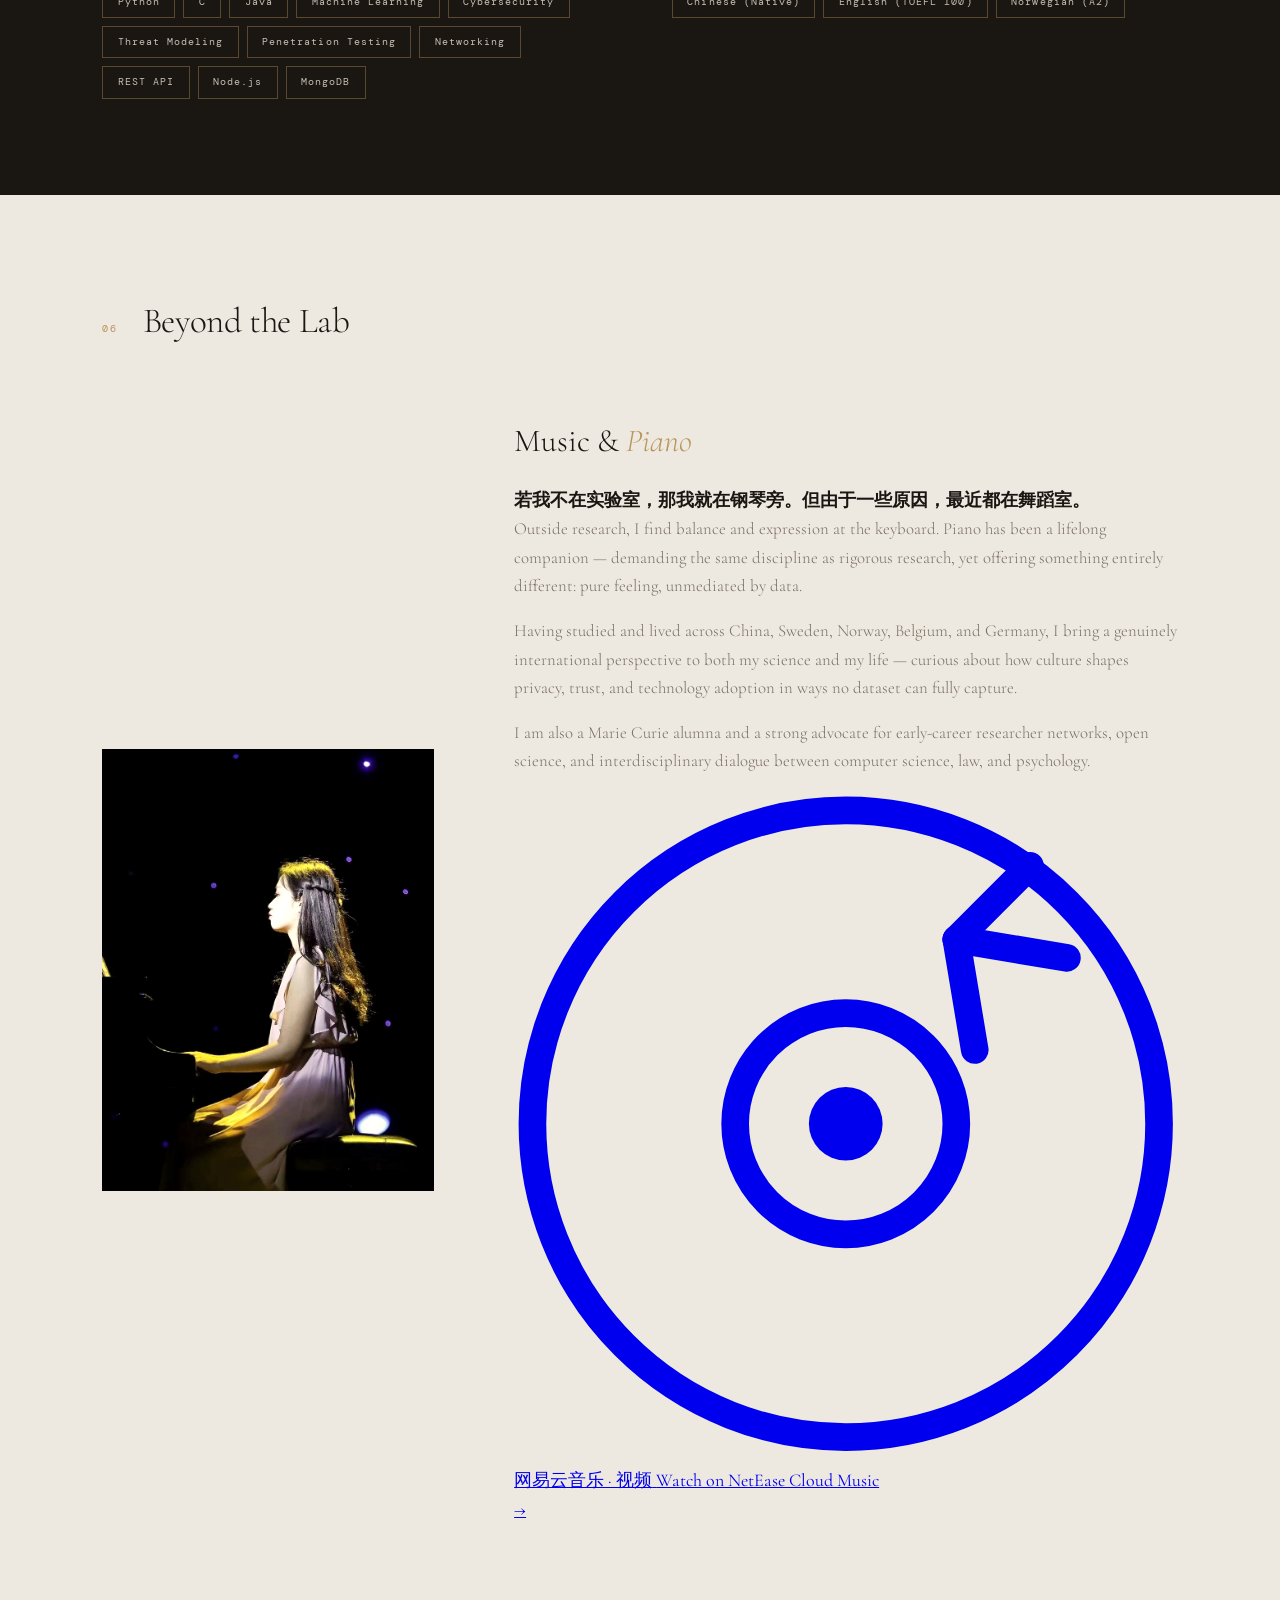
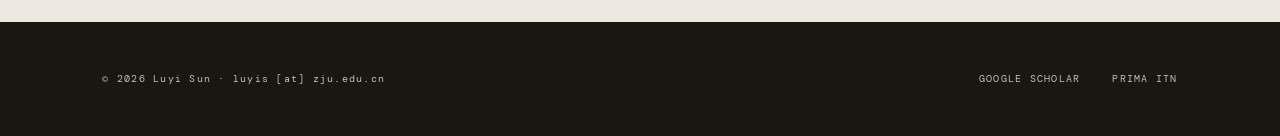
==== commit c4961773: "Update index.html" ====
--- a/index.html
+++ b/index.html
@@ -953,6 +953,30 @@
         <p>
           I am also a Marie Curie alumna and a strong advocate for early-career researcher networks, open science, and interdisciplinary dialogue between computer science, law, and psychology.
         </p>
+        <!-- 网易云音乐视频链接 -->
+        <a
+          href="https://music.163.com/#/video?id=4CFFB4D5387F2BD24415CEB6CF33D58B"
+          target="_blank"
+          rel="noopener"
+          class="video-link-card"
+        >
+          <div class="video-link-icon">
+            <!-- 网易云音乐风格播放图标 -->
+            <svg viewBox="0 0 36 36" fill="none" xmlns="http://www.w3.org/2000/svg">
+              <circle cx="18" cy="18" r="17" stroke="currentColor" stroke-width="1.5"/>
+              <circle cx="18" cy="18" r="6" stroke="currentColor" stroke-width="1.5"/>
+              <circle cx="18" cy="18" r="2" fill="currentColor"/>
+              <path d="M24 8 L28 4" stroke="currentColor" stroke-width="1.5" stroke-linecap="round"/>
+              <path d="M24 8 L30 9" stroke="currentColor" stroke-width="1.5" stroke-linecap="round"/>
+              <path d="M24 8 L25 14" stroke="currentColor" stroke-width="1.5" stroke-linecap="round"/>
+            </svg>
+          </div>
+          <div class="video-link-info">
+            <span class="video-link-text">网易云音乐 · 视频</span>
+            <span class="video-link-sub">Watch on NetEase Cloud Music</span>
+          </div>
+          <span class="video-link-arrow">→</span>
+        </a>
       </div>
     </div>
   </section>
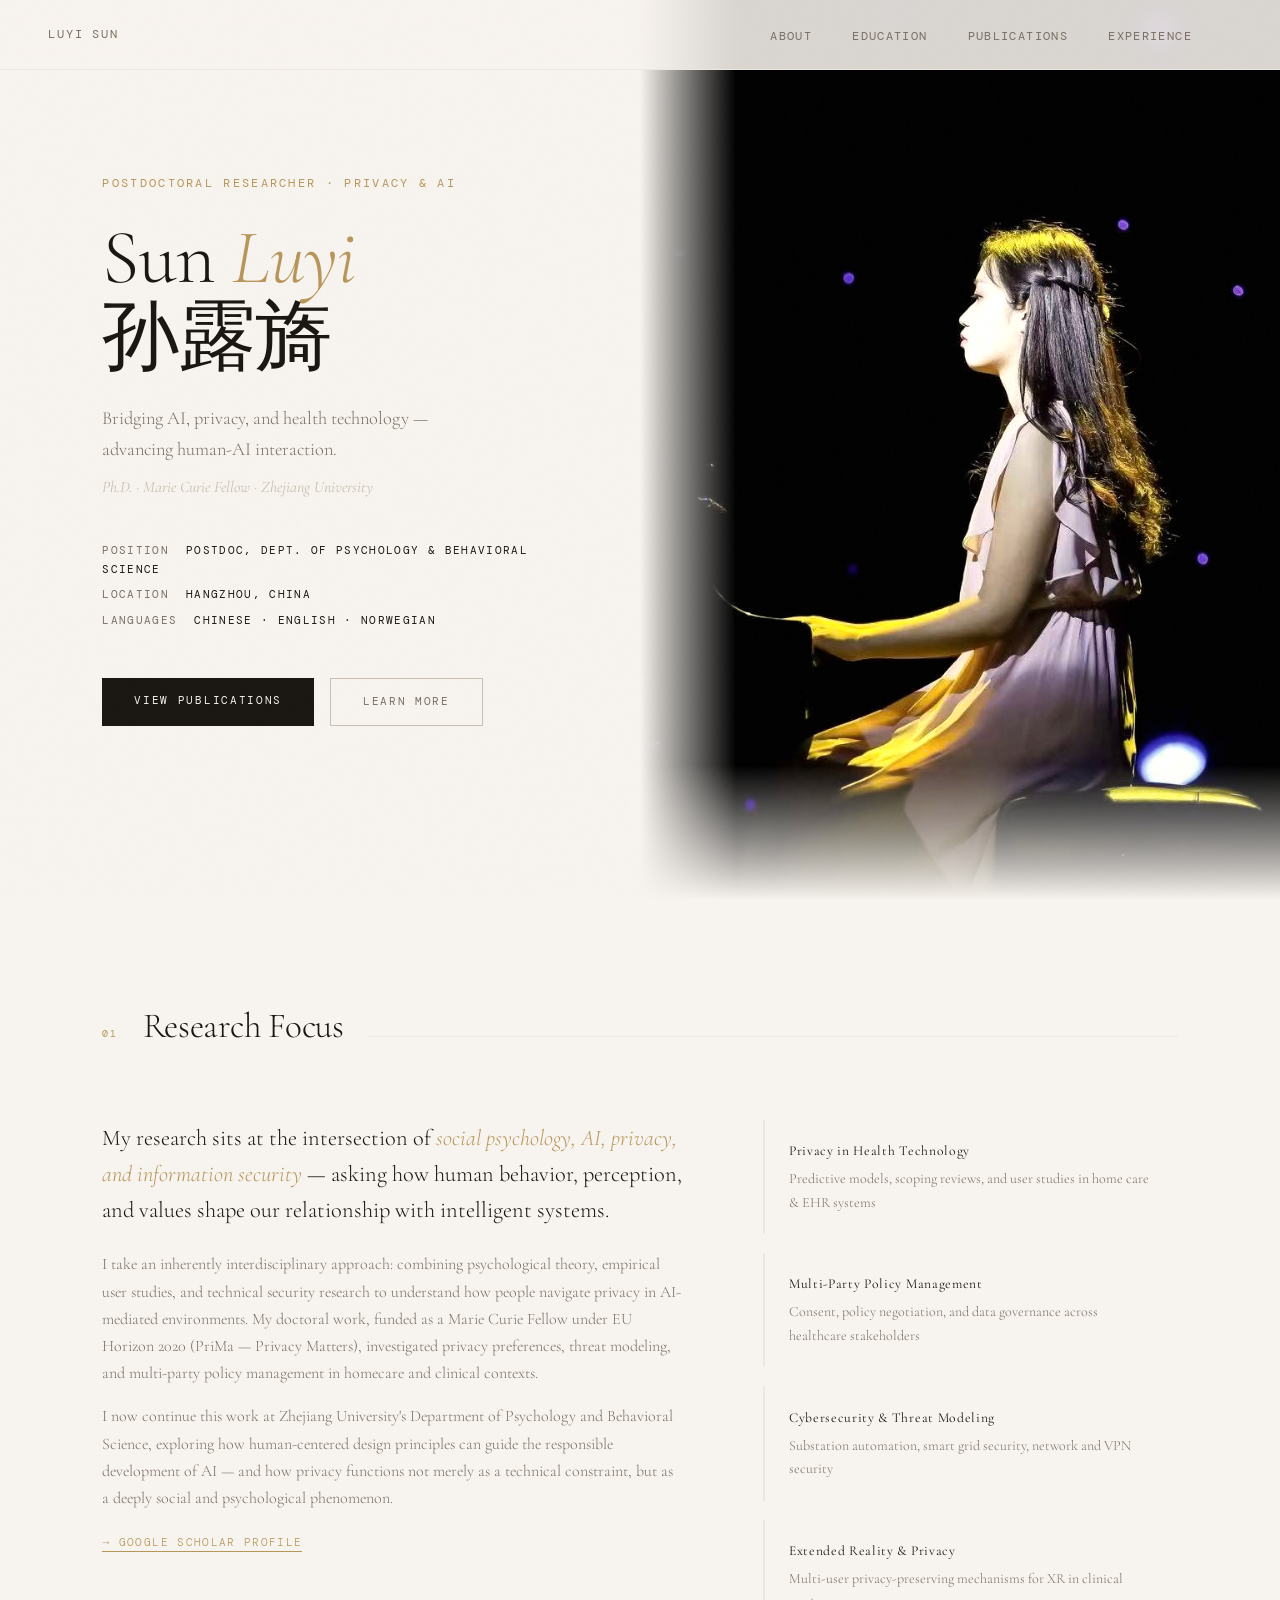
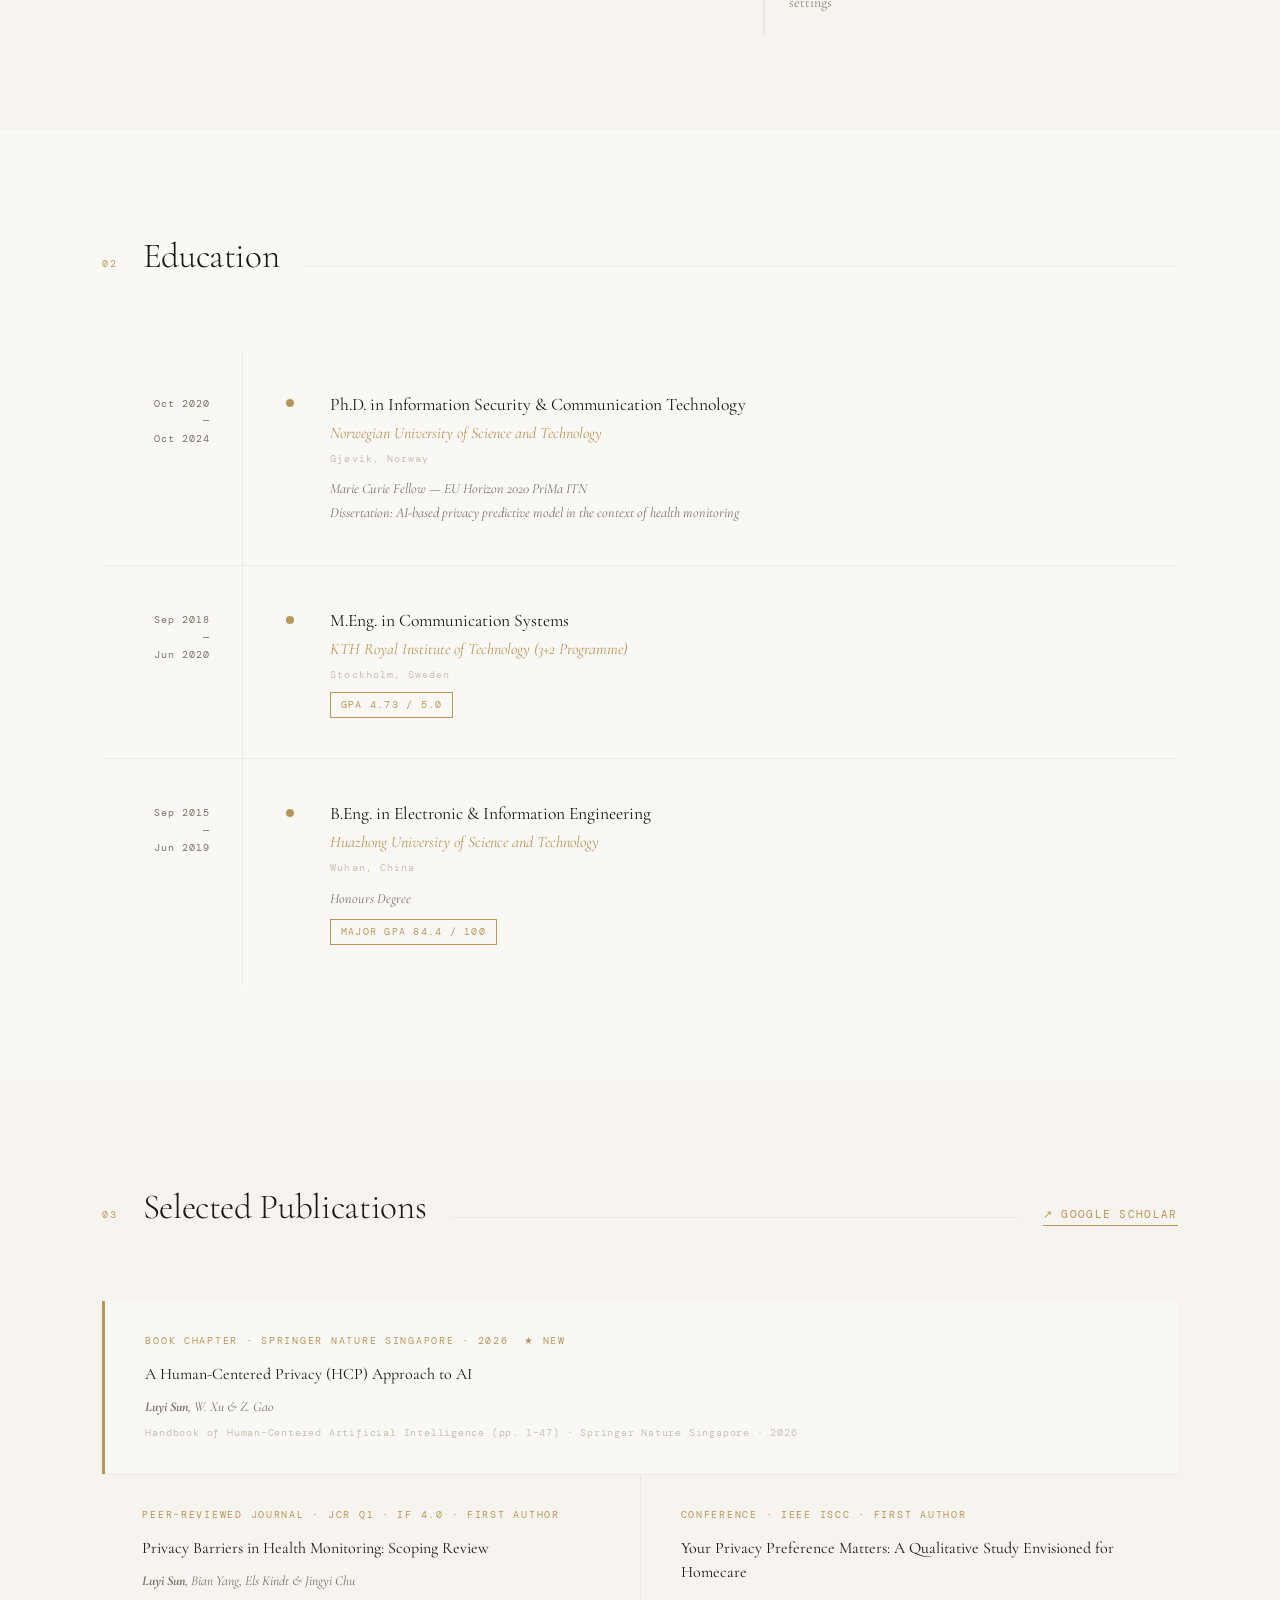
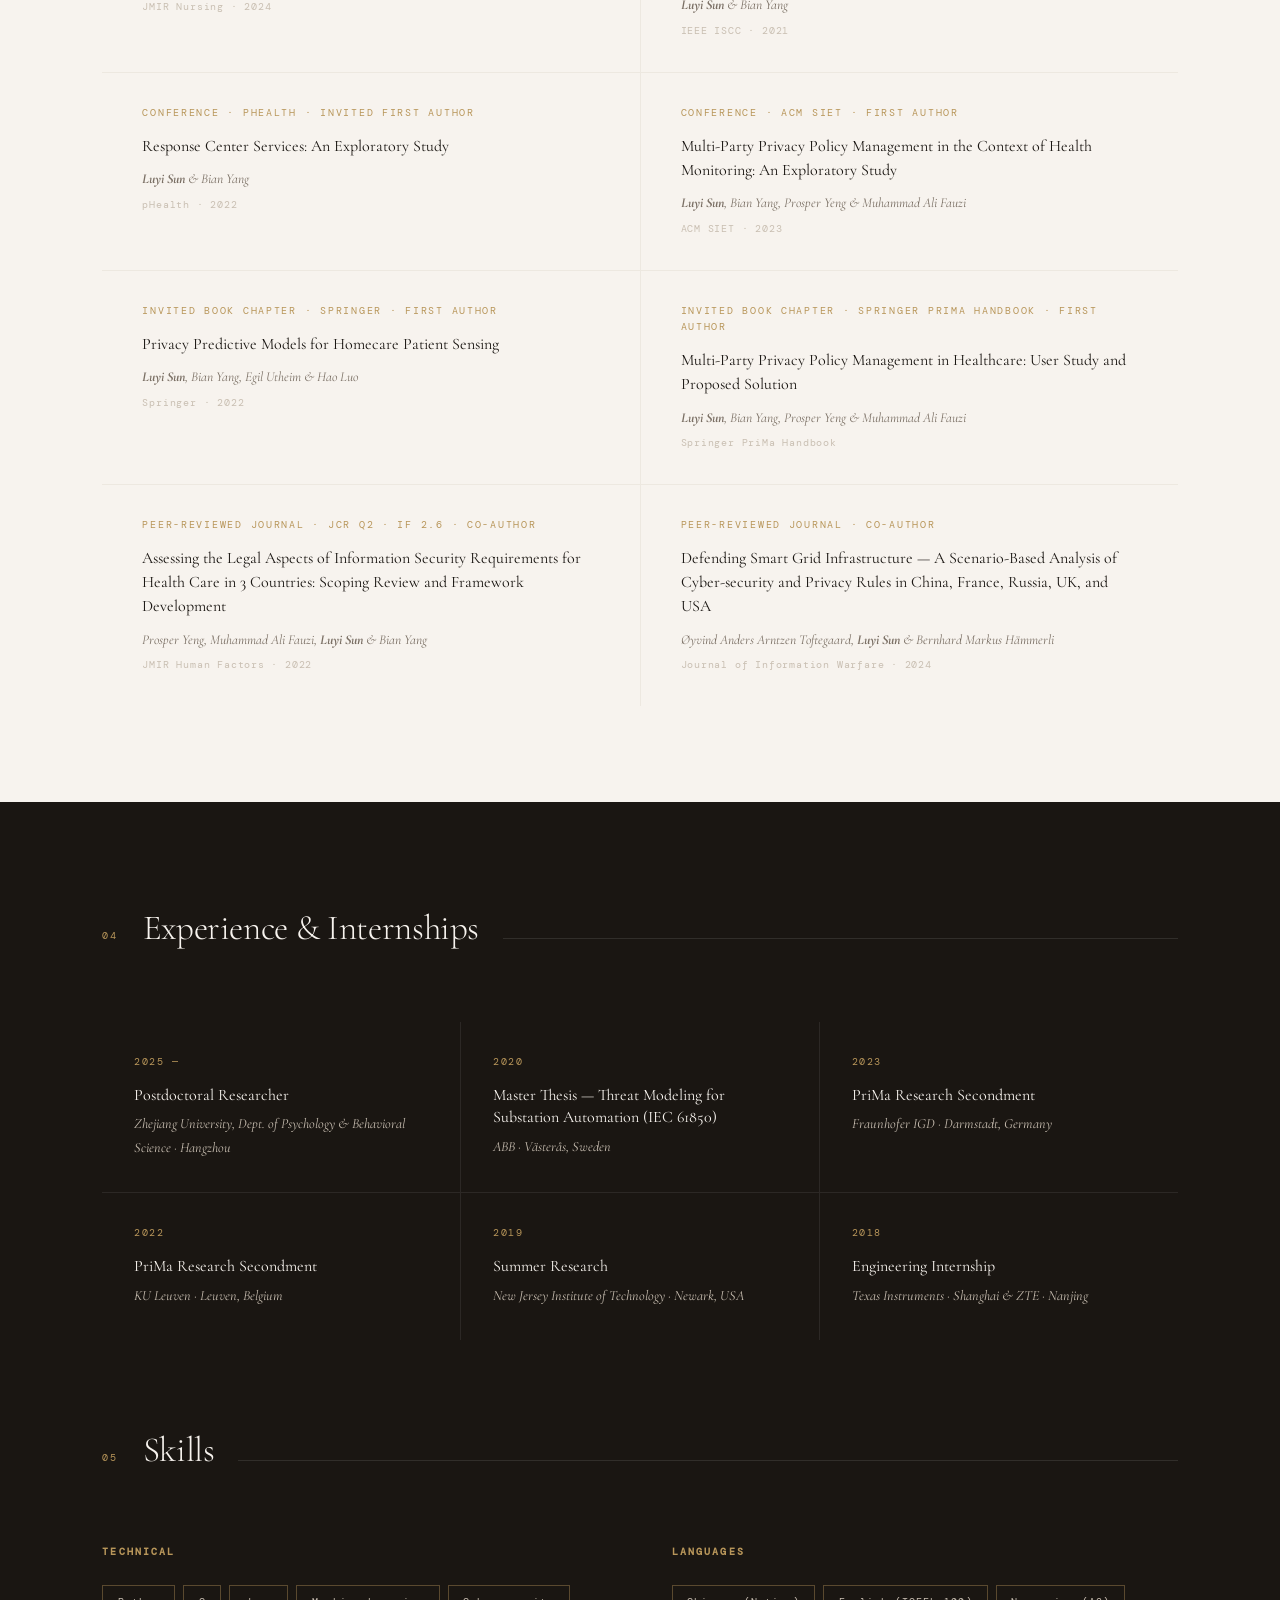
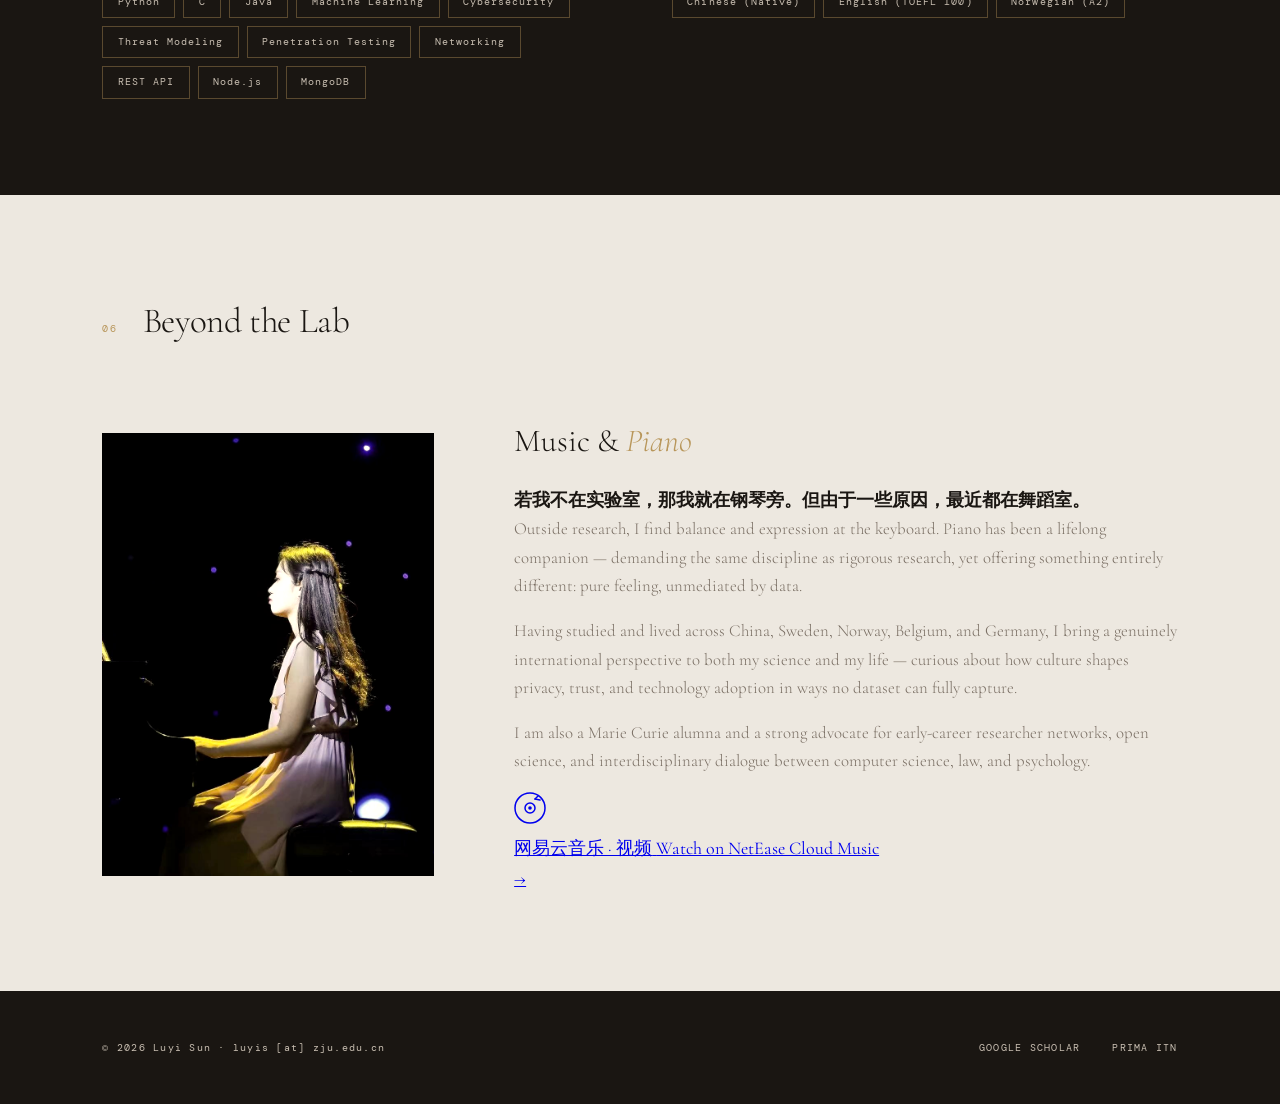
==== commit 4073c6ed: "Update index.html" ====
--- a/index.html
+++ b/index.html
@@ -961,14 +961,12 @@
           class="video-link-card"
         >
           <div class="video-link-icon">
-            <!-- 网易云音乐风格播放图标 -->
-            <svg viewBox="0 0 36 36" fill="none" xmlns="http://www.w3.org/2000/svg">
-              <circle cx="18" cy="18" r="17" stroke="currentColor" stroke-width="1.5"/>
-              <circle cx="18" cy="18" r="6" stroke="currentColor" stroke-width="1.5"/>
-              <circle cx="18" cy="18" r="2" fill="currentColor"/>
-              <path d="M24 8 L28 4" stroke="currentColor" stroke-width="1.5" stroke-linecap="round"/>
-              <path d="M24 8 L30 9" stroke="currentColor" stroke-width="1.5" stroke-linecap="round"/>
-              <path d="M24 8 L25 14" stroke="currentColor" stroke-width="1.5" stroke-linecap="round"/>
+            <svg width="32" height="32" viewBox="0 0 32 32" fill="none" xmlns="http://www.w3.org/2000/svg">
+              <circle cx="16" cy="16" r="15" stroke="currentColor" stroke-width="1.5"/>
+              <circle cx="16" cy="16" r="5" stroke="currentColor" stroke-width="1.5"/>
+              <circle cx="16" cy="16" r="1.8" fill="currentColor"/>
+              <line x1="21" y1="7" x2="24" y2="4" stroke="currentColor" stroke-width="1.5" stroke-linecap="round"/>
+              <line x1="21" y1="7" x2="26" y2="8" stroke="currentColor" stroke-width="1.5" stroke-linecap="round"/>
             </svg>
           </div>
           <div class="video-link-info">
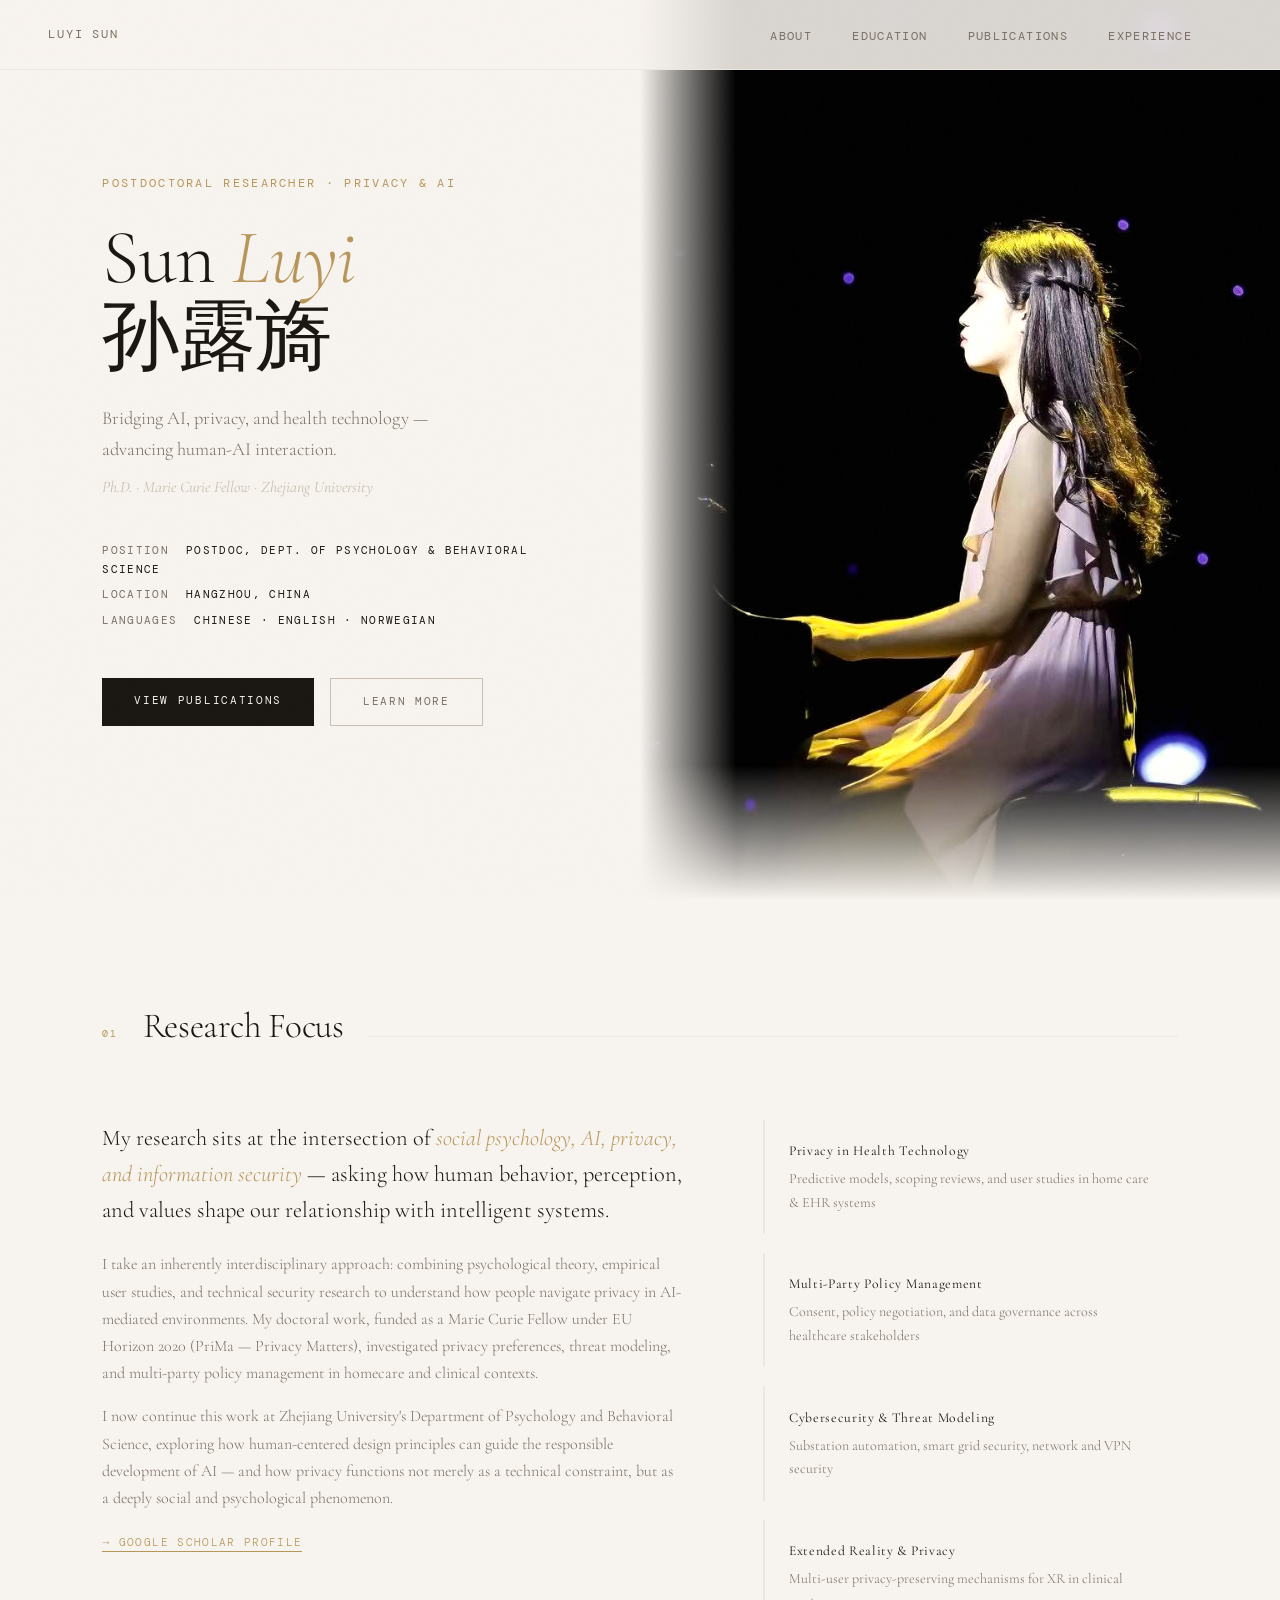
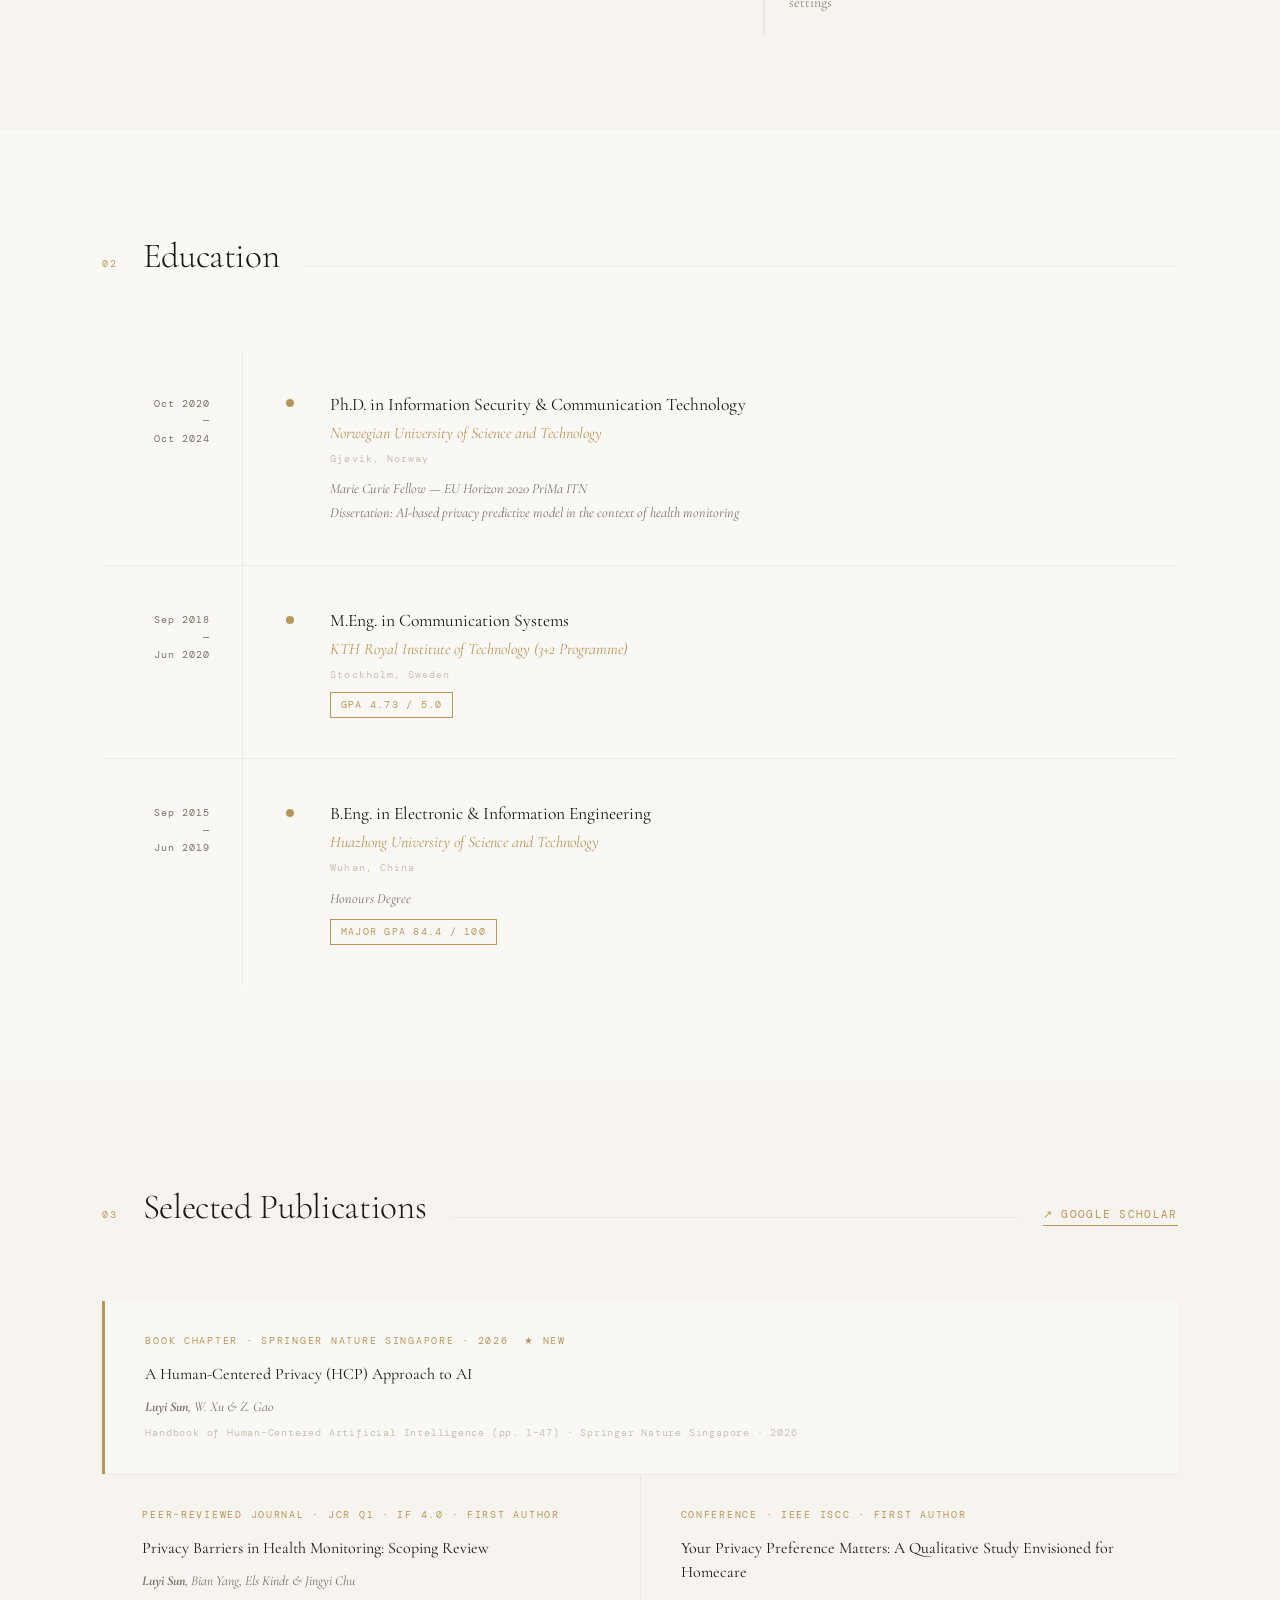
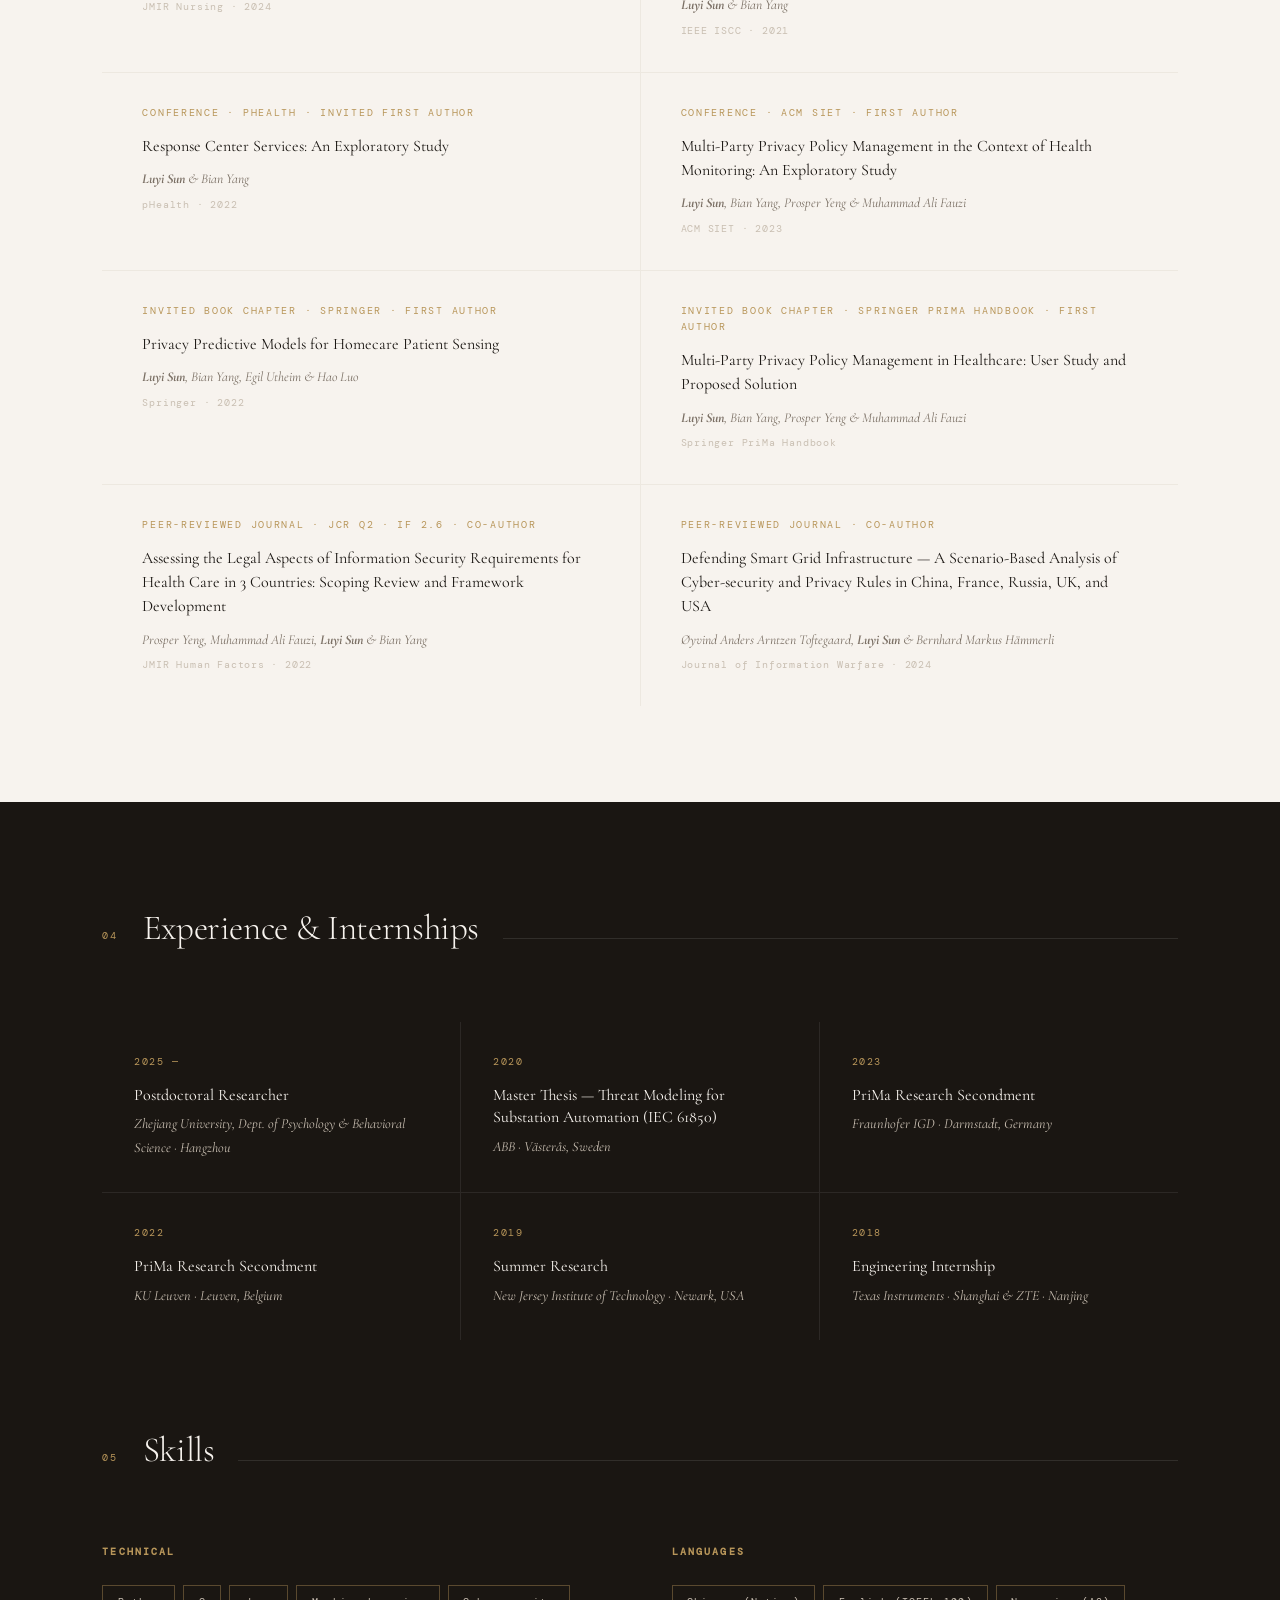
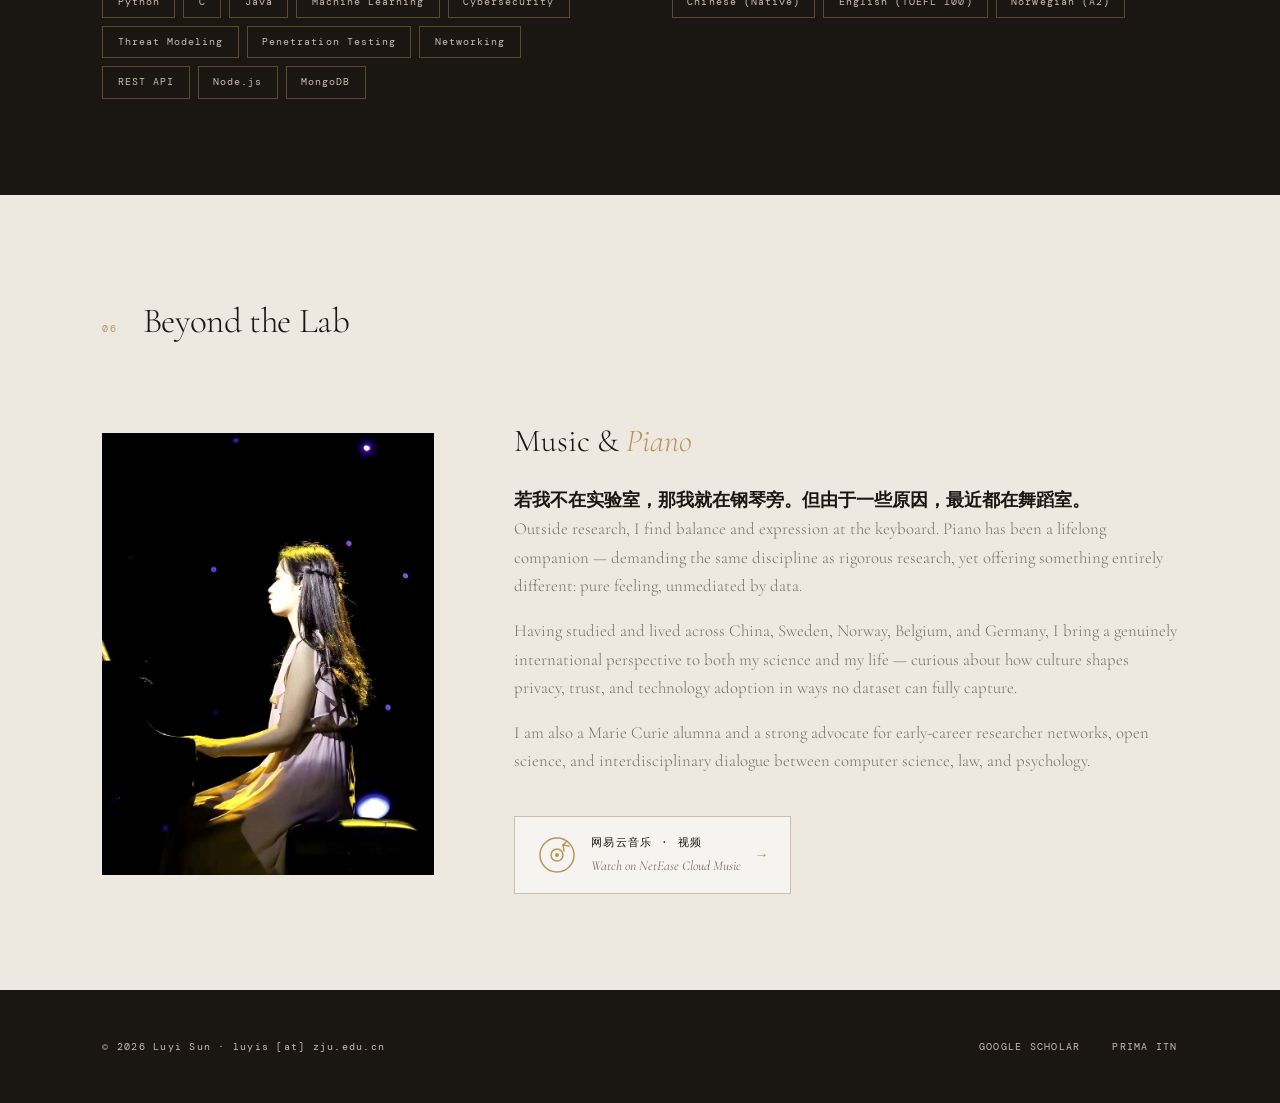
==== commit 50c02f21: "Update index.html" ====
--- a/index.html
+++ b/index.html
@@ -571,6 +571,96 @@
       color: var(--muted);
       margin-bottom: 1rem;
       font-weight: 300;
+    }
+
+    /* ── VIDEO LINK CARD ── */
+    .video-link-card {
+      display: inline-flex;
+      align-items: center;
+      gap: 1rem;
+      margin-top: 1.5rem;
+      padding: 1rem 1.5rem;
+      border: 1px solid var(--dust);
+      background: rgba(255,255,255,0.5);
+      text-decoration: none;
+      transition: all 0.35s;
+      position: relative;
+      overflow: hidden;
+    }
+
+    .video-link-card::before {
+      content: '';
+      position: absolute;
+      inset: 0;
+      background: var(--gold);
+      transform: scaleX(0);
+      transform-origin: left;
+      transition: transform 0.35s ease;
+      z-index: 0;
+    }
+
+    .video-link-card:hover::before {
+      transform: scaleX(1);
+    }
+
+    .video-link-card:hover .video-link-icon,
+    .video-link-card:hover .video-link-text,
+    .video-link-card:hover .video-link-sub {
+      color: var(--paper);
+    }
+
+    .video-link-icon {
+      position: relative;
+      z-index: 1;
+      width: 36px;
+      height: 36px;
+      flex-shrink: 0;
+      color: var(--gold);
+      transition: color 0.35s;
+    }
+
+    .video-link-icon svg {
+      width: 100%;
+      height: 100%;
+    }
+
+    .video-link-info {
+      position: relative;
+      z-index: 1;
+      display: flex;
+      flex-direction: column;
+      gap: 0.15rem;
+    }
+
+    .video-link-text {
+      font-family: 'DM Mono', monospace;
+      font-size: 0.68rem;
+      letter-spacing: 0.12em;
+      text-transform: uppercase;
+      color: var(--ink);
+      transition: color 0.35s;
+    }
+
+    .video-link-sub {
+      font-size: 0.85rem;
+      font-style: italic;
+      color: var(--muted);
+      transition: color 0.35s;
+    }
+
+    .video-link-arrow {
+      position: relative;
+      z-index: 1;
+      margin-left: auto;
+      font-family: 'DM Mono', monospace;
+      font-size: 0.9rem;
+      color: var(--gold);
+      transition: color 0.35s, transform 0.35s;
+    }
+
+    .video-link-card:hover .video-link-arrow {
+      color: var(--paper);
+      transform: translateX(4px);
     }
 
     /* ── FOOTER ── */
@@ -953,6 +1043,7 @@
         <p>
           I am also a Marie Curie alumna and a strong advocate for early-career researcher networks, open science, and interdisciplinary dialogue between computer science, law, and psychology.
         </p>
+
         <!-- 网易云音乐视频链接 -->
         <a
           href="https://music.163.com/#/video?id=4CFFB4D5387F2BD24415CEB6CF33D58B"
@@ -961,12 +1052,14 @@
           class="video-link-card"
         >
           <div class="video-link-icon">
-            <svg width="32" height="32" viewBox="0 0 32 32" fill="none" xmlns="http://www.w3.org/2000/svg">
-              <circle cx="16" cy="16" r="15" stroke="currentColor" stroke-width="1.5"/>
-              <circle cx="16" cy="16" r="5" stroke="currentColor" stroke-width="1.5"/>
-              <circle cx="16" cy="16" r="1.8" fill="currentColor"/>
-              <line x1="21" y1="7" x2="24" y2="4" stroke="currentColor" stroke-width="1.5" stroke-linecap="round"/>
-              <line x1="21" y1="7" x2="26" y2="8" stroke="currentColor" stroke-width="1.5" stroke-linecap="round"/>
+            <!-- 网易云音乐风格播放图标 -->
+            <svg viewBox="0 0 36 36" fill="none" xmlns="http://www.w3.org/2000/svg">
+              <circle cx="18" cy="18" r="17" stroke="currentColor" stroke-width="1.5"/>
+              <circle cx="18" cy="18" r="6" stroke="currentColor" stroke-width="1.5"/>
+              <circle cx="18" cy="18" r="2" fill="currentColor"/>
+              <path d="M24 8 L28 4" stroke="currentColor" stroke-width="1.5" stroke-linecap="round"/>
+              <path d="M24 8 L30 9" stroke="currentColor" stroke-width="1.5" stroke-linecap="round"/>
+              <path d="M24 8 L25 14" stroke="currentColor" stroke-width="1.5" stroke-linecap="round"/>
             </svg>
           </div>
           <div class="video-link-info">
@@ -975,6 +1068,7 @@
           </div>
           <span class="video-link-arrow">→</span>
         </a>
+
       </div>
     </div>
   </section>
